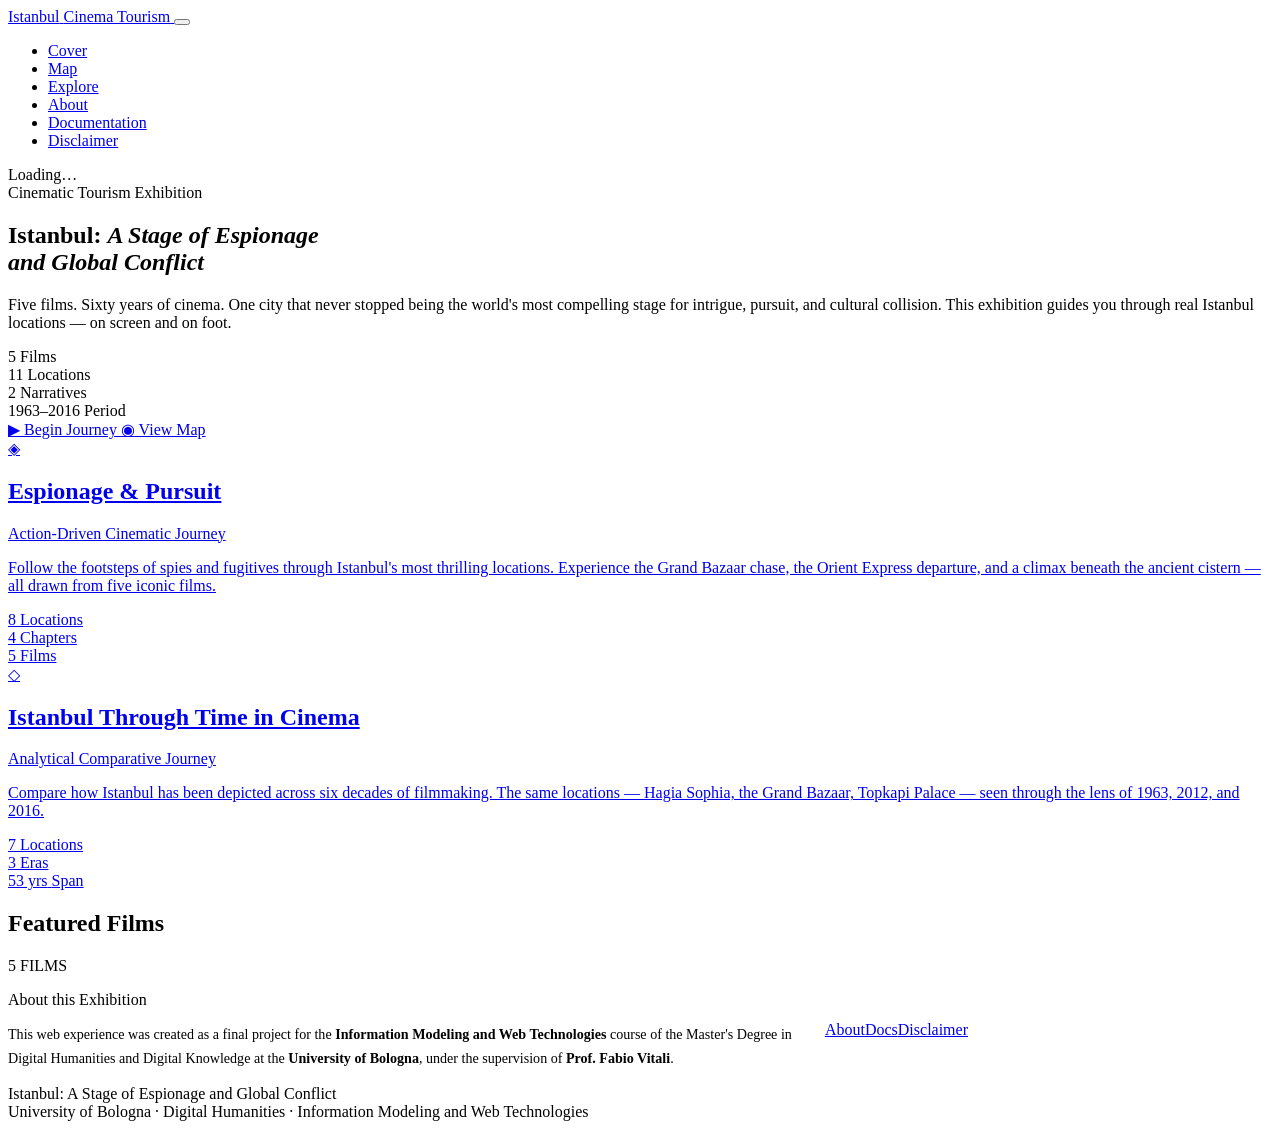
==== index.html @ a2f9fd49 "Add files via upload" ====
<!DOCTYPE html>
<html lang="en">
<head>
  <meta charset="UTF-8">
  <meta name="viewport" content="width=device-width, initial-scale=1.0">
  <title>Istanbul: A Stage of Espionage and Global Conflict</title>
  <meta name="description" content="A cinematic tourism web experience exploring real film locations in Istanbul across five iconic spy and action films.">
  <link rel="stylesheet" href="css/style.css">
</head>
<body>

  <!-- Film grain overlay -->
  <div class="grain-overlay" aria-hidden="true"></div>

  <!-- ── NAVIGATION ──────────────────────────────────────────────────────── -->
  <nav class="main-nav" role="navigation" aria-label="Main navigation">
    <a class="nav-brand" href="index.html" aria-label="Istanbul Cinema Tourism home">
      <span class="nav-brand-title">Istanbul</span>
      <span class="nav-brand-sub">Cinema Tourism</span>
    </a>

    <button class="nav-toggle" id="navToggle" aria-label="Toggle navigation" aria-expanded="false">
      <span></span><span></span><span></span>
    </button>

    <ul class="nav-links" id="navLinks" role="list">
      <li><a class="nav-link active" href="index.html">Cover</a></li>
      <li><a class="nav-link" href="map.html">Map</a></li>
      <li><a class="nav-link" href="explore.html">Explore</a></li>
      <li><a class="nav-link" href="about.html">About</a></li>
      <li><a class="nav-link" href="docs.html">Documentation</a></li>
      <li><a class="nav-link" href="disclaimer.html">Disclaimer</a></li>
    </ul>

    <div class="nav-narrative-badge" id="navNarrativeBadge" aria-live="polite">
      <div class="narrative-dot" id="navNarrativeDot"></div>
      <span class="nav-narrative-name" id="navNarrativeName">Loading…</span>
    </div>
  </nav>

  <!-- ── HERO / COVER ───────────────────────────────────────────────────── -->
  <main>
    <section class="hero" aria-label="Exhibition introduction">
      <div class="hero-bg" aria-hidden="true">
        <div class="hero-bg-gradient"></div>
        <div class="hero-skyline"></div>
      </div>

      <div class="hero-content">
        <div class="hero-eyebrow animate-fadeInUp">
          <div class="hero-eyebrow-line"></div>
          <span class="hero-eyebrow-text">Cinematic Tourism Exhibition</span>
        </div>

        <h1 class="hero-title animate-fadeInUp delay-1">
          Istanbul:
          <em>A Stage of Espionage<br>and Global Conflict</em>
        </h1>

        <p class="hero-subtitle animate-fadeInUp delay-2">
          Five films. Sixty years of cinema. One city that never stopped being the world's most
          compelling stage for intrigue, pursuit, and cultural collision. This exhibition guides
          you through real Istanbul locations — on screen and on foot.
        </p>

        <div class="hero-meta animate-fadeInUp delay-3">
          <div class="hero-meta-item">
            <span class="hero-meta-value">5</span>
            <span class="hero-meta-label">Films</span>
          </div>
          <div class="hero-meta-item">
            <span class="hero-meta-value">11</span>
            <span class="hero-meta-label">Locations</span>
          </div>
          <div class="hero-meta-item">
            <span class="hero-meta-value">2</span>
            <span class="hero-meta-label">Narratives</span>
          </div>
          <div class="hero-meta-item">
            <span class="hero-meta-value">1963–2016</span>
            <span class="hero-meta-label">Period</span>
          </div>
        </div>

        <div class="hero-actions animate-fadeInUp delay-4">
          <a href="explore.html" class="btn btn-primary" id="heroExploreBtn">
            <span class="btn-icon">▶</span>
            Begin Journey
          </a>
          <a href="map.html" class="btn btn-secondary">
            <span class="btn-icon">◉</span>
            View Map
          </a>
        </div>
      </div>
    </section>

    <!-- ── NARRATIVE SELECTION ────────────────────────────────────────────── -->
    <section class="narrative-cards" aria-label="Choose your narrative">
      <a href="explore.html"
         class="narrative-card espionage animate-fadeInUp delay-2"
         data-narrative="espionage"
         id="cardEspionage"
         aria-label="Begin Espionage and Pursuit narrative">
        <span class="narrative-card-icon" aria-hidden="true">◈</span>
        <h2 class="narrative-card-title">Espionage &amp; Pursuit</h2>
        <p class="narrative-card-subtitle">Action-Driven Cinematic Journey</p>
        <p class="narrative-card-desc">
          Follow the footsteps of spies and fugitives through Istanbul's most thrilling
          locations. Experience the Grand Bazaar chase, the Orient Express departure, and
          a climax beneath the ancient cistern — all drawn from five iconic films.
        </p>
        <div class="narrative-card-meta">
          <div class="narrative-card-stat">
            <span class="narrative-card-stat-value">8</span>
            <span class="narrative-card-stat-label">Locations</span>
          </div>
          <div class="narrative-card-stat">
            <span class="narrative-card-stat-value">4</span>
            <span class="narrative-card-stat-label">Chapters</span>
          </div>
          <div class="narrative-card-stat">
            <span class="narrative-card-stat-value">5</span>
            <span class="narrative-card-stat-label">Films</span>
          </div>
        </div>
      </a>

      <a href="explore.html"
         class="narrative-card timeline animate-fadeInUp delay-3"
         data-narrative="timeline"
         id="cardTimeline"
         aria-label="Begin Istanbul Through Time narrative">
        <span class="narrative-card-icon" aria-hidden="true">◇</span>
        <h2 class="narrative-card-title">Istanbul Through Time in Cinema</h2>
        <p class="narrative-card-subtitle">Analytical Comparative Journey</p>
        <p class="narrative-card-desc">
          Compare how Istanbul has been depicted across six decades of filmmaking.
          The same locations — Hagia Sophia, the Grand Bazaar, Topkapi Palace — seen
          through the lens of 1963, 2012, and 2016.
        </p>
        <div class="narrative-card-meta">
          <div class="narrative-card-stat">
            <span class="narrative-card-stat-value">7</span>
            <span class="narrative-card-stat-label">Locations</span>
          </div>
          <div class="narrative-card-stat">
            <span class="narrative-card-stat-value">3</span>
            <span class="narrative-card-stat-label">Eras</span>
          </div>
          <div class="narrative-card-stat">
            <span class="narrative-card-stat-value">53 yrs</span>
            <span class="narrative-card-stat-label">Span</span>
          </div>
        </div>
      </a>
    </section>

    <!-- ── FILMS GRID ─────────────────────────────────────────────────────── -->
    <section class="films-section animate-fadeInUp delay-3" aria-label="Featured films">
      <div class="section-header">
        <h2 class="section-title">Featured Films</h2>
        <div class="section-line" aria-hidden="true"></div>
        <span class="section-count">5 FILMS</span>
      </div>
      <div class="films-grid" id="filmsGrid" role="list">
        <!-- Populated by JS -->
      </div>
    </section>

    <!-- ── ABOUT STRIP ─────────────────────────────────────────────────────── -->
    <section style="max-width:960px;margin:0 auto var(--space-3xl);padding:0 var(--space-xl);">
      <div style="background:var(--bg-card);border:1px solid var(--border);border-radius:8px;padding:var(--space-xl);display:grid;grid-template-columns:1fr auto;gap:var(--space-xl);align-items:center;">
        <div>
          <p class="label" style="color:var(--accent-gold);margin-bottom:var(--space-sm);">About this Exhibition</p>
          <p style="font-size:0.88rem;line-height:1.7;">
            This web experience was created as a final project for the
            <strong>Information Modeling and Web Technologies</strong> course of the
            Master's Degree in Digital Humanities and Digital Knowledge at the
            <strong>University of Bologna</strong>, under the supervision of
            <strong>Prof. Fabio Vitali</strong>.
          </p>
        </div>
        <div style="display:flex;gap:var(--space-sm);flex-shrink:0;flex-wrap:wrap;">
          <a href="about.html" class="btn btn-ghost">About</a>
          <a href="docs.html" class="btn btn-ghost">Docs</a>
          <a href="disclaimer.html" class="btn btn-ghost">Disclaimer</a>
        </div>
      </div>
    </section>
  </main>

  <!-- ── FOOTER ─────────────────────────────────────────────────────────── -->
  <footer class="site-footer" role="contentinfo">
    <div class="footer-brand">Istanbul: A Stage of Espionage and Global Conflict</div>
    <div class="footer-meta">
      University of Bologna · Digital Humanities · Information Modeling and Web Technologies
    </div>
  </footer>

  <!-- Scripts -->
  <script src="js/data.js"></script>
  <script src="js/app.js"></script>
  <script>
    // ── INIT ──────────────────────────────────────────────────────────────────
    document.addEventListener("DOMContentLoaded", () => {

      // Update narrative badge in nav
      function updateNavBadge() {
        const id = App.getNarrative();
        const dot = document.getElementById("navNarrativeDot");
        const name = document.getElementById("navNarrativeName");
        if (id === "espionage") {
          dot.classList.remove("timeline");
          name.textContent = "Espionage & Pursuit";
        } else {
          dot.classList.add("timeline");
          name.textContent = "Through Time";
        }
      }
      updateNavBadge();

      // Mobile nav toggle
      const navToggle = document.getElementById("navToggle");
      const navLinks  = document.getElementById("navLinks");
      navToggle.addEventListener("click", () => {
        const open = navLinks.classList.toggle("open");
        navToggle.setAttribute("aria-expanded", String(open));
      });

      // Narrative card clicks — set narrative then navigate
      document.getElementById("cardEspionage").addEventListener("click", (e) => {
        e.preventDefault();
        App.setNarrative("espionage");
        window.location.href = "explore.html";
      });
      document.getElementById("cardTimeline").addEventListener("click", (e) => {
        e.preventDefault();
        App.setNarrative("timeline");
        window.location.href = "explore.html";
      });

      // Hero explore button — go with current narrative
      document.getElementById("heroExploreBtn").addEventListener("click", (e) => {
        e.preventDefault();
        window.location.href = "explore.html";
      });

      // Populate films grid
      const grid = document.getElementById("filmsGrid");
      APP_DATA.films.forEach(film => {
        const card = document.createElement("article");
        card.className = "film-card";
        card.setAttribute("role", "listitem");
        card.innerHTML = `
          <div class="film-card-year">${film.year}</div>
          <h3 class="film-card-title">${film.title}</h3>
          <div class="film-card-director">Dir. ${film.director}</div>
        `;
        grid.appendChild(card);
      });

    });
  </script>

</body>
</html>
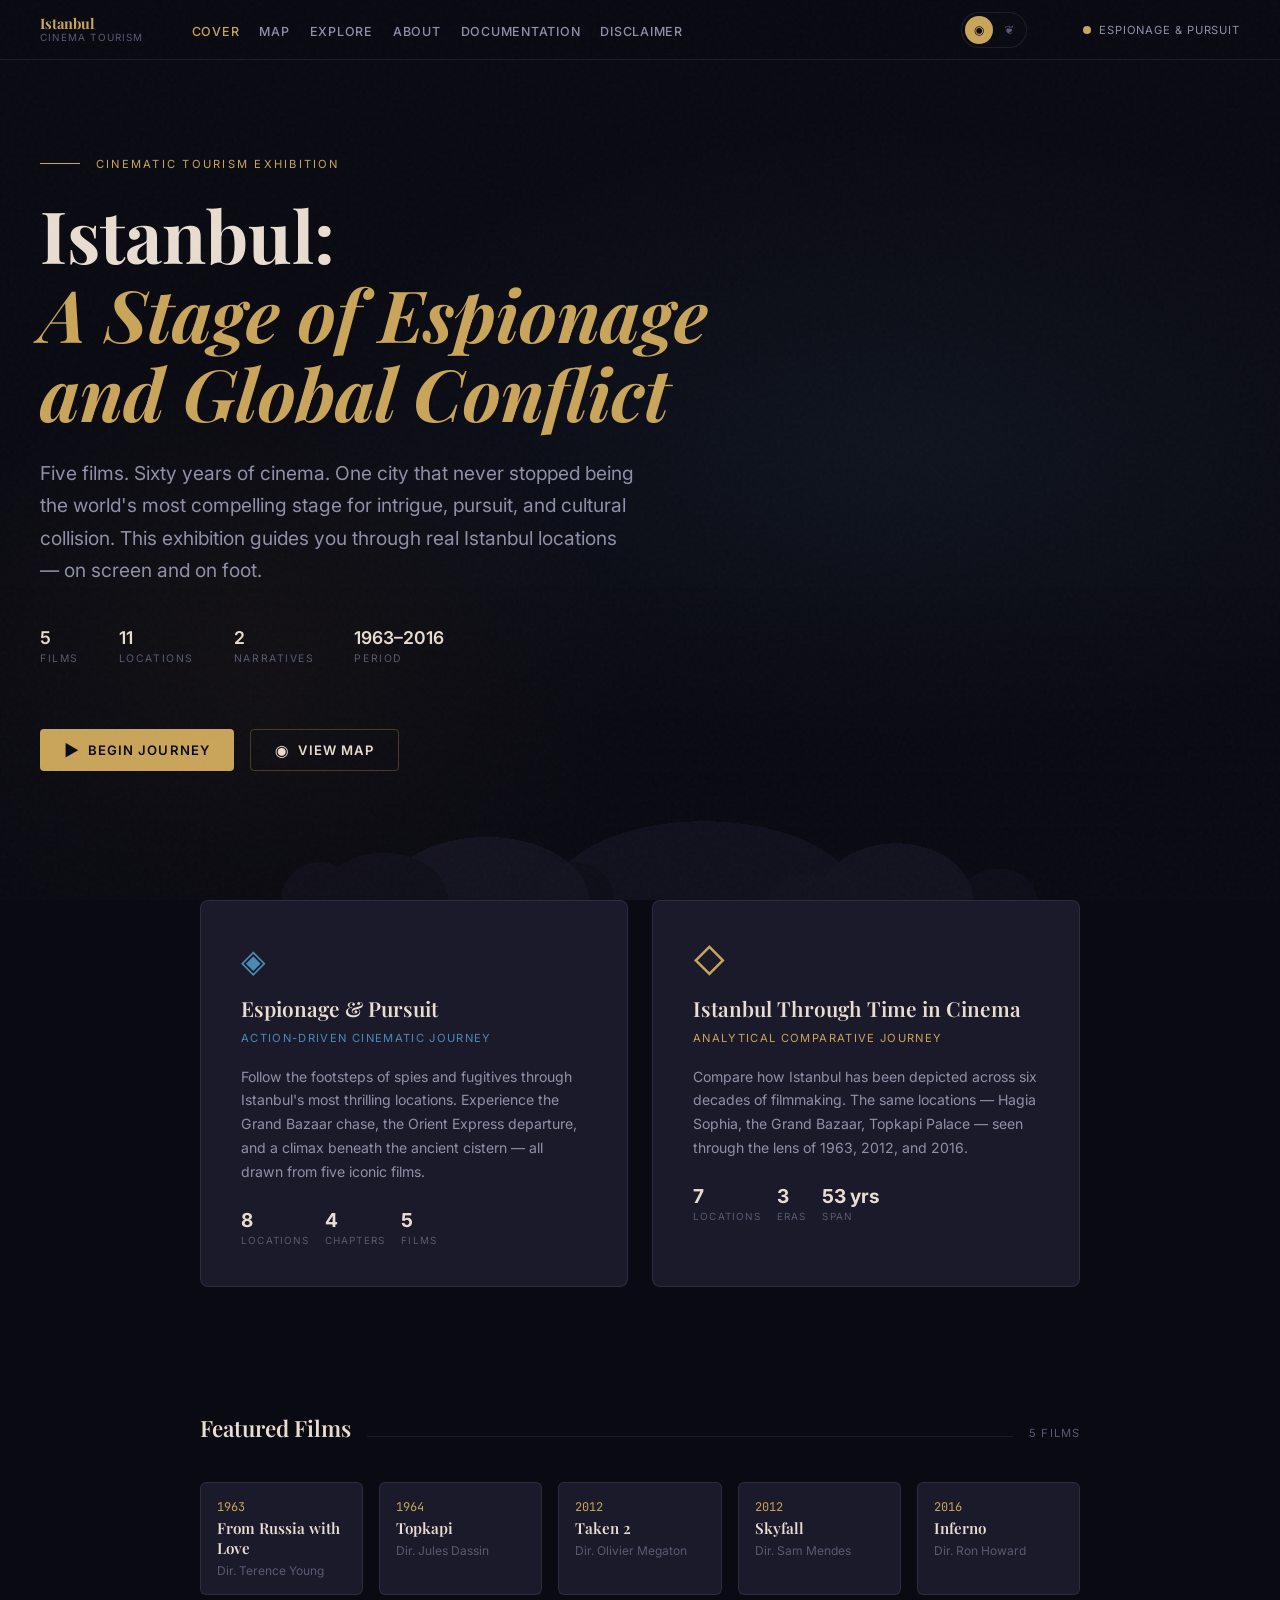
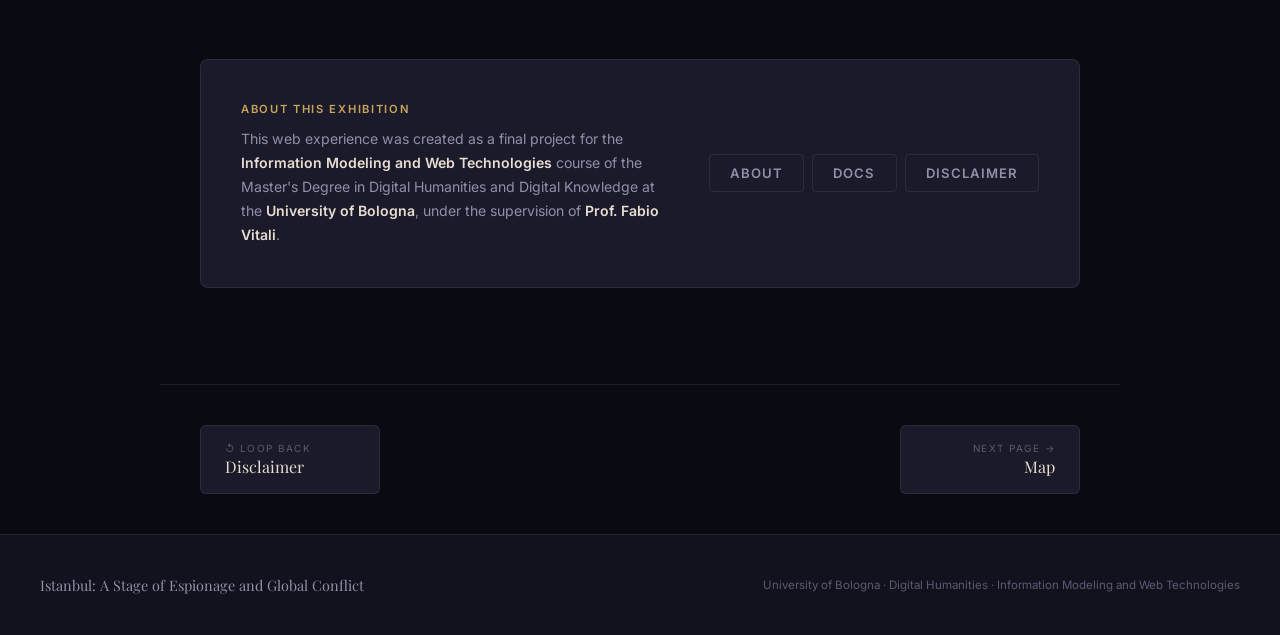
==== commit 4cb6fc15: "adding important things" ====
--- a/index.html
+++ b/index.html
@@ -31,6 +31,11 @@
       <li><a class="nav-link" href="docs.html">Documentation</a></li>
       <li><a class="nav-link" href="disclaimer.html">Disclaimer</a></li>
     </ul>
+
+    <div class="theme-switcher" role="group" aria-label="Select visual theme">
+      <button class="theme-btn" data-theme-choice="cinematic" aria-label="Cinematic theme (XXI century screen)" title="Cinematic — XXI c. screen">◉</button>
+      <button class="theme-btn" data-theme-choice="heritage"  aria-label="Heritage theme (XIX century print)"  title="Heritage — XIX c. print">❦</button>
+    </div>
 
     <div class="nav-narrative-badge" id="navNarrativeBadge" aria-live="polite">
       <div class="narrative-dot" id="navNarrativeDot"></div>
@@ -188,6 +193,18 @@
         </div>
       </div>
     </section>
+
+    <!-- Site-wide prev/next page navigation (PDF p.18) -->
+    <nav class="page-nav" role="navigation" aria-label="Previous and next pages">
+      <a href="disclaimer.html" class="page-nav-btn">
+        <span class="page-nav-btn-label">↺ Loop back</span>
+        <span class="page-nav-btn-title">Disclaimer</span>
+      </a>
+      <a href="map.html" class="page-nav-btn align-end">
+        <span class="page-nav-btn-label">Next Page →</span>
+        <span class="page-nav-btn-title">Map</span>
+      </a>
+    </nav>
   </main>
 
   <!-- ── FOOTER ─────────────────────────────────────────────────────────── -->
@@ -260,6 +277,36 @@
         grid.appendChild(card);
       });
 
+      // Theme switcher wiring (shared pattern across all pages)
+      function syncThemeButtons() {
+        const active = App.getTheme();
+        document.querySelectorAll(".theme-btn").forEach(btn => {
+          const isActive = btn.dataset.themeChoice === active;
+          btn.classList.toggle("active", isActive);
+          btn.setAttribute("aria-pressed", String(isActive));
+        });
+      }
+      document.querySelectorAll(".theme-btn").forEach(btn => {
+        btn.addEventListener("click", () => {
+          App.setTheme(btn.dataset.themeChoice);
+          syncThemeButtons();
+        });
+      });
+      syncThemeButtons();
+
+      // Inject page-specific JSON-LD (Dataset descriptor + CreativeWork for cover)
+      App.injectJSONLD("jsonld-dataset", App.datasetJSONLD());
+      App.injectJSONLD("jsonld-page", {
+        "@context": "https://schema.org",
+        "@type":    "CreativeWork",
+        "name":     "Istanbul: A Stage of Espionage and Global Conflict",
+        "description": "Cover page of the LMML exhibition.",
+        "author":   { "@type": "Person", "name": "Kübra Topçuoğlu" },
+        "datePublished": "2026",
+        "educationalLevel": "Master's Degree",
+        "learningResourceType": "Digital exhibition"
+      });
+
     });
   </script>
 
--- a/css/style.css
+++ b/css/style.css
@@ -0,0 +1,2108 @@
+/* ═══════════════════════════════════════════════════════════════════════════════
+   Istanbul Cinema Tourism — Main Stylesheet
+   Design System: Cinematic Dark Theme with Gold & Steel Blue Accents
+   ═══════════════════════════════════════════════════════════════════════════════ */
+
+/* ─── IMPORTS ─────────────────────────────────────────────────────────────────── */
+/* Cinematic theme: Playfair + Inter + JetBrains Mono
+   Heritage theme: Cormorant Garamond + EB Garamond + Alegreya Sans SC */
+@import url('https://fonts.googleapis.com/css2?family=Playfair+Display:ital,wght@0,400;0,600;0,700;1,400;1,600&family=Inter:wght@300;400;500;600&family=JetBrains+Mono:wght@400;500&family=Cormorant+Garamond:ital,wght@0,400;0,600;0,700;1,400;1,600&family=EB+Garamond:ital,wght@0,400;0,500;1,400&family=Alegreya+Sans+SC:wght@400;500;700&display=swap');
+
+/* ─── DESIGN TOKENS ──────────────────────────────────────────────────────────── */
+:root {
+  /* Colors */
+  --bg-primary:      #0a0a12;
+  --bg-secondary:    #12121e;
+  --bg-card:         #1a1a2a;
+  --bg-card-hover:   #20202e;
+  --bg-overlay:      rgba(10, 10, 18, 0.88);
+
+  --accent-gold:     #c9a55a;
+  --accent-gold-dim: #8a6e3a;
+  --accent-blue:     #4a8bb5;
+  --accent-blue-dim: #2e5a78;
+  --accent-red:      #9a3535;
+
+  --text-primary:    #e8ddd0;
+  --text-secondary:  #9090a8;
+  --text-muted:      #5a5a72;
+  --text-inverse:    #0a0a12;
+
+  --border:          rgba(255,255,255,0.08);
+  --border-accent:   rgba(201,165,90,0.3);
+
+  /* Chapter Colors */
+  --surveillance-color: #4a8bb5;
+  --escape-color:       #9a6a2a;
+  --hideouts-color:     #6a3a7a;
+  --confrontation-color:#9a3535;
+  --c-1960s:            #5a8a5a;
+  --c-2012:             #4a8bb5;
+  --c-2016:             #c9a55a;
+
+  /* Typography */
+  --font-serif:  'Playfair Display', Georgia, serif;
+  --font-sans:   'Inter', system-ui, sans-serif;
+  --font-mono:   'JetBrains Mono', 'Courier New', monospace;
+
+  /* Spacing */
+  --space-xs:  4px;
+  --space-sm:  8px;
+  --space-md:  16px;
+  --space-lg:  24px;
+  --space-xl:  40px;
+  --space-2xl: 64px;
+  --space-3xl: 96px;
+
+  /* Transitions */
+  --transition-fast:   0.15s ease;
+  --transition-normal: 0.3s ease;
+  --transition-slow:   0.5s ease;
+
+  /* Layout */
+  --nav-height: 60px;
+  --sidebar-width: 280px;
+}
+
+/* ─── RESET & BASE ───────────────────────────────────────────────────────────── */
+*, *::before, *::after {
+  box-sizing: border-box;
+  margin: 0;
+  padding: 0;
+}
+
+html {
+  font-size: 16px;
+  scroll-behavior: smooth;
+}
+
+body {
+  font-family: var(--font-sans);
+  background-color: var(--bg-primary);
+  color: var(--text-primary);
+  min-height: 100vh;
+  overflow-x: hidden;
+  -webkit-font-smoothing: antialiased;
+  -moz-osx-font-smoothing: grayscale;
+}
+
+::selection {
+  background: var(--accent-gold);
+  color: var(--text-inverse);
+}
+
+/* ─── SCROLLBAR ──────────────────────────────────────────────────────────────── */
+::-webkit-scrollbar { width: 6px; height: 6px; }
+::-webkit-scrollbar-track { background: var(--bg-secondary); }
+::-webkit-scrollbar-thumb { background: var(--border-accent); border-radius: 3px; }
+::-webkit-scrollbar-thumb:hover { background: var(--accent-gold-dim); }
+
+/* ─── TYPOGRAPHY ─────────────────────────────────────────────────────────────── */
+h1, h2, h3, h4 { font-family: var(--font-serif); font-weight: 600; line-height: 1.2; }
+h1 { font-size: clamp(2rem, 5vw, 3.5rem); }
+h2 { font-size: clamp(1.5rem, 3vw, 2.2rem); }
+h3 { font-size: clamp(1.1rem, 2vw, 1.5rem); }
+h4 { font-size: 1.1rem; }
+
+p { line-height: 1.75; color: var(--text-secondary); }
+a { color: var(--accent-gold); text-decoration: none; transition: color var(--transition-fast); }
+a:hover { color: #e8c880; }
+strong { color: var(--text-primary); font-weight: 600; }
+
+.mono { font-family: var(--font-mono); font-size: 0.8rem; color: var(--text-muted); letter-spacing: 0.05em; }
+.label { font-size: 0.7rem; font-weight: 600; letter-spacing: 0.15em; text-transform: uppercase; color: var(--text-muted); }
+.serif-italic { font-family: var(--font-serif); font-style: italic; }
+
+/* ─── NAVIGATION ─────────────────────────────────────────────────────────────── */
+.main-nav {
+  position: fixed;
+  top: 0; left: 0; right: 0;
+  height: var(--nav-height);
+  background: rgba(10, 10, 18, 0.95);
+  backdrop-filter: blur(12px);
+  border-bottom: 1px solid var(--border);
+  z-index: 1000;
+  display: flex;
+  align-items: center;
+  padding: 0 var(--space-xl);
+  gap: var(--space-xl);
+}
+
+.nav-brand {
+  display: flex;
+  flex-direction: column;
+  gap: 1px;
+  text-decoration: none;
+  flex-shrink: 0;
+}
+.nav-brand-title {
+  font-family: var(--font-serif);
+  font-size: 0.9rem;
+  font-weight: 700;
+  color: var(--accent-gold);
+  line-height: 1;
+}
+.nav-brand-sub {
+  font-size: 0.62rem;
+  letter-spacing: 0.12em;
+  text-transform: uppercase;
+  color: var(--text-muted);
+}
+
+.nav-links {
+  display: flex;
+  align-items: center;
+  gap: var(--space-xs);
+  list-style: none;
+  flex: 1;
+}
+
+.nav-link {
+  font-size: 0.78rem;
+  font-weight: 500;
+  letter-spacing: 0.06em;
+  text-transform: uppercase;
+  color: var(--text-secondary);
+  padding: var(--space-xs) var(--space-sm);
+  border-radius: 4px;
+  transition: all var(--transition-fast);
+  white-space: nowrap;
+}
+.nav-link:hover { color: var(--text-primary); background: var(--bg-card); }
+.nav-link.active { color: var(--accent-gold); }
+
+.nav-narrative-badge {
+  margin-left: auto;
+  display: flex;
+  align-items: center;
+  gap: var(--space-sm);
+  font-size: 0.7rem;
+  color: var(--text-muted);
+}
+.narrative-dot {
+  width: 8px; height: 8px;
+  border-radius: 50%;
+  background: var(--accent-gold);
+  transition: background var(--transition-normal);
+}
+.narrative-dot.timeline { background: var(--accent-blue); }
+.nav-narrative-name {
+  font-size: 0.7rem;
+  letter-spacing: 0.08em;
+  text-transform: uppercase;
+  color: var(--text-secondary);
+}
+
+/* Mobile nav toggle */
+.nav-toggle {
+  display: none;
+  flex-direction: column;
+  gap: 4px;
+  cursor: pointer;
+  padding: var(--space-xs);
+  margin-left: auto;
+}
+.nav-toggle span {
+  display: block;
+  width: 22px; height: 2px;
+  background: var(--text-secondary);
+  transition: all var(--transition-fast);
+}
+
+/* ─── PAGE LAYOUT ─────────────────────────────────────────────────────────────── */
+.page-wrapper {
+  min-height: 100vh;
+  padding-top: var(--nav-height);
+}
+
+.content-page {
+  max-width: 960px;
+  margin: 0 auto;
+  padding: var(--space-3xl) var(--space-xl);
+}
+
+/* ─── FILM GRAIN OVERLAY ─────────────────────────────────────────────────────── */
+.grain-overlay {
+  position: fixed;
+  inset: 0;
+  pointer-events: none;
+  z-index: 9999;
+  opacity: 0.025;
+  background-image: url("data:image/svg+xml,%3Csvg viewBox='0 0 256 256' xmlns='http://www.w3.org/2000/svg'%3E%3Cfilter id='noise'%3E%3CfeTurbulence type='fractalNoise' baseFrequency='0.9' numOctaves='4' stitchTiles='stitch'/%3E%3C/filter%3E%3Crect width='100%25' height='100%25' filter='url(%23noise)'/%3E%3C/svg%3E");
+}
+
+/* ─── HERO / COVER PAGE ──────────────────────────────────────────────────────── */
+.hero {
+  position: relative;
+  min-height: 100vh;
+  display: flex;
+  flex-direction: column;
+  justify-content: center;
+  align-items: flex-start;
+  padding: var(--nav-height) var(--space-xl) var(--space-3xl);
+  overflow: hidden;
+}
+
+.hero-bg {
+  position: absolute;
+  inset: 0;
+  z-index: 0;
+}
+
+/* Layered gradient background simulating a cityscape atmosphere */
+.hero-bg-gradient {
+  position: absolute;
+  inset: 0;
+  background:
+    radial-gradient(ellipse 80% 60% at 70% 50%, rgba(74,139,181,0.08) 0%, transparent 60%),
+    radial-gradient(ellipse 60% 80% at 20% 80%, rgba(201,165,90,0.06) 0%, transparent 50%),
+    linear-gradient(180deg, rgba(10,10,18,0.3) 0%, rgba(10,10,18,0.7) 60%, var(--bg-primary) 100%);
+}
+
+/* Animated silhouette of Istanbul skyline (CSS art) */
+.hero-skyline {
+  position: absolute;
+  bottom: 0; left: 0; right: 0;
+  height: 35vh;
+  background:
+    /* Minarets and domes - simplified CSS cityscape */
+    radial-gradient(ellipse 3% 12% at 25% 100%, var(--bg-secondary) 100%, transparent 100%),
+    radial-gradient(ellipse 5% 15% at 30% 100%, var(--bg-secondary) 100%, transparent 100%),
+    radial-gradient(ellipse 8% 20% at 38% 100%, rgba(26,26,42,0.9) 100%, transparent 100%),
+    radial-gradient(ellipse 3% 12% at 45% 100%, var(--bg-secondary) 100%, transparent 100%),
+    radial-gradient(ellipse 12% 25% at 55% 100%, rgba(26,26,42,0.8) 100%, transparent 100%),
+    radial-gradient(ellipse 3% 8% at 63% 100%, var(--bg-secondary) 100%, transparent 100%),
+    radial-gradient(ellipse 6% 18% at 70% 100%, rgba(26,26,42,0.9) 100%, transparent 100%),
+    radial-gradient(ellipse 3% 10% at 78% 100%, var(--bg-secondary) 100%, transparent 100%),
+    linear-gradient(0deg, var(--bg-primary) 15%, transparent 100%);
+  opacity: 0.6;
+}
+
+.hero-content {
+  position: relative;
+  z-index: 1;
+  max-width: 800px;
+  padding-top: var(--space-2xl);
+}
+
+.hero-eyebrow {
+  display: flex;
+  align-items: center;
+  gap: var(--space-md);
+  margin-bottom: var(--space-lg);
+}
+.hero-eyebrow-line {
+  width: 40px; height: 1px;
+  background: var(--accent-gold);
+}
+.hero-eyebrow-text {
+  font-size: 0.7rem;
+  letter-spacing: 0.2em;
+  text-transform: uppercase;
+  color: var(--accent-gold);
+}
+
+.hero-title {
+  font-size: clamp(2.2rem, 6vw, 4.5rem);
+  font-family: var(--font-serif);
+  font-weight: 700;
+  line-height: 1.1;
+  color: var(--text-primary);
+  margin-bottom: var(--space-lg);
+}
+.hero-title em {
+  font-style: italic;
+  color: var(--accent-gold);
+  display: block;
+}
+
+.hero-subtitle {
+  font-size: clamp(1rem, 2vw, 1.2rem);
+  color: var(--text-secondary);
+  line-height: 1.7;
+  max-width: 600px;
+  margin-bottom: var(--space-xl);
+}
+
+.hero-meta {
+  display: flex;
+  gap: var(--space-xl);
+  margin-bottom: var(--space-2xl);
+  flex-wrap: wrap;
+}
+.hero-meta-item { display: flex; flex-direction: column; gap: 4px; }
+.hero-meta-value { font-size: 1.1rem; font-weight: 600; color: var(--text-primary); }
+.hero-meta-label { font-size: 0.65rem; letter-spacing: 0.15em; text-transform: uppercase; color: var(--text-muted); }
+
+.hero-actions {
+  display: flex;
+  gap: var(--space-md);
+  flex-wrap: wrap;
+}
+
+/* ─── BUTTONS ────────────────────────────────────────────────────────────────── */
+.btn {
+  display: inline-flex;
+  align-items: center;
+  gap: var(--space-sm);
+  padding: 12px 24px;
+  border-radius: 4px;
+  font-family: var(--font-sans);
+  font-size: 0.82rem;
+  font-weight: 600;
+  letter-spacing: 0.08em;
+  text-transform: uppercase;
+  cursor: pointer;
+  border: none;
+  transition: all var(--transition-normal);
+  text-decoration: none;
+  white-space: nowrap;
+}
+
+.btn-primary {
+  background: var(--accent-gold);
+  color: var(--text-inverse);
+}
+.btn-primary:hover {
+  background: #e0bc6e;
+  color: var(--text-inverse);
+  transform: translateY(-1px);
+  box-shadow: 0 8px 24px rgba(201,165,90,0.3);
+}
+
+.btn-secondary {
+  background: transparent;
+  color: var(--text-primary);
+  border: 1px solid var(--border-accent);
+}
+.btn-secondary:hover {
+  background: var(--bg-card);
+  color: var(--accent-gold);
+  border-color: var(--accent-gold);
+  transform: translateY(-1px);
+}
+
+.btn-ghost {
+  background: transparent;
+  color: var(--text-secondary);
+  border: 1px solid var(--border);
+  padding: 10px 20px;
+}
+.btn-ghost:hover {
+  color: var(--text-primary);
+  border-color: var(--text-muted);
+  background: var(--bg-card);
+}
+
+.btn-icon {
+  font-size: 1rem;
+  line-height: 1;
+}
+
+.btn:disabled {
+  opacity: 0.3;
+  cursor: not-allowed;
+  transform: none !important;
+}
+
+/* ─── NARRATIVE CARDS (Cover Page) ──────────────────────────────────────────── */
+.narrative-cards {
+  display: grid;
+  grid-template-columns: 1fr 1fr;
+  gap: var(--space-lg);
+  max-width: 960px;
+  margin: 0 auto var(--space-2xl);
+  padding: 0 var(--space-xl);
+}
+
+.narrative-card {
+  background: var(--bg-card);
+  border: 1px solid var(--border);
+  border-radius: 8px;
+  padding: var(--space-xl);
+  cursor: pointer;
+  transition: all var(--transition-normal);
+  position: relative;
+  overflow: hidden;
+  text-decoration: none;
+  display: block;
+}
+.narrative-card::before {
+  content: '';
+  position: absolute;
+  top: 0; left: 0; right: 0;
+  height: 3px;
+  background: var(--card-accent, var(--accent-gold));
+  transform: scaleX(0);
+  transform-origin: left;
+  transition: transform var(--transition-normal);
+}
+.narrative-card:hover { border-color: var(--border-accent); transform: translateY(-3px); background: var(--bg-card-hover); }
+.narrative-card:hover::before { transform: scaleX(1); }
+
+.narrative-card.espionage { --card-accent: var(--accent-blue); }
+.narrative-card.timeline  { --card-accent: var(--accent-gold); }
+
+.narrative-card-icon {
+  font-size: 2rem;
+  margin-bottom: var(--space-md);
+  display: block;
+  color: var(--card-accent, var(--accent-gold));
+}
+.narrative-card-title {
+  font-family: var(--font-serif);
+  font-size: 1.3rem;
+  color: var(--text-primary);
+  margin-bottom: var(--space-sm);
+}
+.narrative-card-subtitle {
+  font-size: 0.7rem;
+  letter-spacing: 0.12em;
+  text-transform: uppercase;
+  color: var(--card-accent, var(--accent-gold));
+  margin-bottom: var(--space-md);
+}
+.narrative-card-desc {
+  font-size: 0.88rem;
+  color: var(--text-secondary);
+  line-height: 1.7;
+  margin-bottom: var(--space-lg);
+}
+.narrative-card-meta {
+  display: flex;
+  gap: var(--space-md);
+}
+.narrative-card-stat {
+  display: flex;
+  flex-direction: column;
+  gap: 2px;
+}
+.narrative-card-stat-value {
+  font-size: 1.2rem;
+  font-weight: 700;
+  color: var(--text-primary);
+}
+.narrative-card-stat-label {
+  font-size: 0.62rem;
+  letter-spacing: 0.12em;
+  text-transform: uppercase;
+  color: var(--text-muted);
+}
+
+/* ─── FILM GRID (Cover Page) ─────────────────────────────────────────────────── */
+.films-section {
+  padding: var(--space-2xl) var(--space-xl);
+  max-width: 960px;
+  margin: 0 auto;
+}
+
+.section-header {
+  display: flex;
+  align-items: baseline;
+  gap: var(--space-md);
+  margin-bottom: var(--space-xl);
+}
+.section-title {
+  font-family: var(--font-serif);
+  font-size: 1.4rem;
+  color: var(--text-primary);
+}
+.section-line {
+  flex: 1;
+  height: 1px;
+  background: var(--border);
+}
+.section-count {
+  font-size: 0.7rem;
+  letter-spacing: 0.1em;
+  color: var(--text-muted);
+}
+
+.films-grid {
+  display: grid;
+  grid-template-columns: repeat(auto-fill, minmax(160px, 1fr));
+  gap: var(--space-md);
+}
+
+.film-card {
+  background: var(--bg-card);
+  border: 1px solid var(--border);
+  border-radius: 6px;
+  padding: var(--space-md);
+  transition: all var(--transition-normal);
+}
+.film-card:hover { border-color: var(--border-accent); background: var(--bg-card-hover); }
+
+.film-card-year {
+  font-family: var(--font-mono);
+  font-size: 0.75rem;
+  color: var(--accent-gold);
+  margin-bottom: var(--space-xs);
+}
+.film-card-title {
+  font-family: var(--font-serif);
+  font-size: 0.95rem;
+  color: var(--text-primary);
+  margin-bottom: var(--space-xs);
+  line-height: 1.3;
+}
+.film-card-director {
+  font-size: 0.75rem;
+  color: var(--text-muted);
+}
+
+/* ─── CHAPTER BADGE ──────────────────────────────────────────────────────────── */
+.chapter-badge {
+  display: inline-flex;
+  align-items: center;
+  gap: var(--space-xs);
+  padding: 3px 10px;
+  border-radius: 20px;
+  font-size: 0.65rem;
+  font-weight: 600;
+  letter-spacing: 0.12em;
+  text-transform: uppercase;
+}
+.chapter-badge::before {
+  content: '';
+  width: 5px; height: 5px;
+  border-radius: 50%;
+  background: currentColor;
+}
+
+.chapter-surveillance { background: rgba(74,139,181,0.15); color: var(--surveillance-color); border: 1px solid rgba(74,139,181,0.3); }
+.chapter-escape       { background: rgba(154,106,42,0.15); color: var(--escape-color);       border: 1px solid rgba(154,106,42,0.3); }
+.chapter-hideouts     { background: rgba(106,58,122,0.15); color: var(--hideouts-color);     border: 1px solid rgba(106,58,122,0.3); }
+.chapter-confrontation{ background: rgba(154,53,53,0.15);  color: var(--confrontation-color);border: 1px solid rgba(154,53,53,0.3); }
+.chapter-1960s        { background: rgba(90,138,90,0.15);  color: var(--c-1960s);            border: 1px solid rgba(90,138,90,0.3); }
+.chapter-2012         { background: rgba(74,139,181,0.15); color: var(--c-2012);             border: 1px solid rgba(74,139,181,0.3); }
+.chapter-2016         { background: rgba(201,165,90,0.15); color: var(--c-2016);             border: 1px solid rgba(201,165,90,0.3); }
+
+/* ─── EXPLORE PAGE ───────────────────────────────────────────────────────────── */
+.explore-wrapper {
+  position: fixed;
+  inset: 0;
+  padding-top: var(--nav-height);
+  display: flex;
+  flex-direction: column;
+  background: var(--bg-primary);
+}
+
+/* Narrative Toggle Bar */
+.narrative-toggle-bar {
+  display: flex;
+  align-items: center;
+  justify-content: space-between;
+  padding: var(--space-sm) var(--space-xl);
+  background: var(--bg-secondary);
+  border-bottom: 1px solid var(--border);
+  flex-shrink: 0;
+}
+
+.narrative-toggle {
+  display: flex;
+  align-items: center;
+  gap: 2px;
+  background: var(--bg-primary);
+  border: 1px solid var(--border);
+  border-radius: 6px;
+  padding: 3px;
+}
+
+.narrative-toggle-btn {
+  padding: 7px 16px;
+  border-radius: 4px;
+  font-size: 0.72rem;
+  font-weight: 600;
+  letter-spacing: 0.08em;
+  text-transform: uppercase;
+  cursor: pointer;
+  border: none;
+  background: transparent;
+  color: var(--text-muted);
+  transition: all var(--transition-fast);
+  white-space: nowrap;
+}
+.narrative-toggle-btn.active {
+  background: var(--active-color, var(--accent-gold));
+  color: var(--text-inverse);
+}
+.narrative-toggle-btn[data-narrative="espionage"].active { --active-color: var(--accent-blue); }
+.narrative-toggle-btn[data-narrative="timeline"].active  { --active-color: var(--accent-gold); }
+
+.progress-indicator {
+  display: flex;
+  align-items: center;
+  gap: var(--space-sm);
+  font-size: 0.72rem;
+  color: var(--text-muted);
+  font-family: var(--font-mono);
+}
+.progress-bar {
+  width: 120px;
+  height: 3px;
+  background: var(--bg-card);
+  border-radius: 2px;
+  overflow: hidden;
+}
+.progress-fill {
+  height: 100%;
+  background: var(--accent-gold);
+  border-radius: 2px;
+  transition: width var(--transition-normal);
+}
+
+/* Chapter Strip */
+.chapter-strip {
+  display: flex;
+  align-items: center;
+  gap: var(--space-xs);
+  padding: var(--space-xs) var(--space-xl);
+  background: var(--bg-primary);
+  border-bottom: 1px solid var(--border);
+  overflow-x: auto;
+  flex-shrink: 0;
+}
+.chapter-strip-item {
+  font-size: 0.62rem;
+  letter-spacing: 0.12em;
+  text-transform: uppercase;
+  padding: 4px 10px;
+  border-radius: 3px;
+  color: var(--text-muted);
+  cursor: pointer;
+  white-space: nowrap;
+  transition: all var(--transition-fast);
+}
+.chapter-strip-item.active { color: var(--text-primary); background: var(--bg-card); }
+.chapter-strip-sep { color: var(--text-muted); opacity: 0.3; font-size: 0.6rem; }
+
+/* Location Viewer */
+.location-viewer {
+  flex: 1;
+  display: grid;
+  grid-template-columns: 1fr 1fr;
+  overflow: hidden;
+}
+
+/* Left Panel — Visual */
+.location-visual {
+  position: relative;
+  background: var(--bg-secondary);
+  border-right: 1px solid var(--border);
+  display: flex;
+  flex-direction: column;
+  overflow: hidden;
+}
+
+.location-image-placeholder {
+  flex: 1;
+  display: flex;
+  flex-direction: column;
+  align-items: center;
+  justify-content: center;
+  position: relative;
+  overflow: hidden;
+  min-height: 200px;
+}
+
+/* Cinematic placeholder using CSS gradients */
+.location-image-placeholder::before {
+  content: '';
+  position: absolute;
+  inset: 0;
+  background:
+    radial-gradient(ellipse 70% 50% at 50% 40%, var(--location-color, rgba(74,139,181,0.12)) 0%, transparent 70%),
+    linear-gradient(180deg, var(--bg-secondary) 0%, var(--bg-primary) 100%);
+}
+
+.location-image-placeholder::after {
+  content: attr(data-location);
+  position: absolute;
+  bottom: 0; left: 0; right: 0;
+  padding: var(--space-lg);
+  font-family: var(--font-serif);
+  font-size: clamp(1.8rem, 4vw, 3rem);
+  font-weight: 700;
+  color: var(--text-primary);
+  opacity: 0.06;
+  letter-spacing: 0.02em;
+  text-align: center;
+  line-height: 1.1;
+}
+
+.location-image-icon {
+  position: relative;
+  z-index: 1;
+  font-size: 3.5rem;
+  opacity: 0.2;
+  filter: blur(0.5px);
+}
+
+.location-film-tag {
+  position: absolute;
+  top: var(--space-md);
+  left: var(--space-md);
+  background: rgba(10,10,18,0.8);
+  backdrop-filter: blur(8px);
+  border: 1px solid var(--border-accent);
+  border-radius: 4px;
+  padding: 4px 10px;
+  font-size: 0.68rem;
+  font-weight: 600;
+  letter-spacing: 0.1em;
+  color: var(--accent-gold);
+  z-index: 2;
+}
+
+.location-coords {
+  position: absolute;
+  bottom: var(--space-md);
+  right: var(--space-md);
+  background: rgba(10,10,18,0.7);
+  padding: 4px 8px;
+  border-radius: 3px;
+  font-family: var(--font-mono);
+  font-size: 0.65rem;
+  color: var(--text-muted);
+  z-index: 2;
+}
+
+/* Location Info Panel (bottom of left) */
+.location-info-panel {
+  padding: var(--space-lg);
+  border-top: 1px solid var(--border);
+  background: var(--bg-secondary);
+}
+
+.location-name-large {
+  font-family: var(--font-serif);
+  font-size: clamp(1.2rem, 2.5vw, 1.8rem);
+  color: var(--text-primary);
+  margin-bottom: var(--space-sm);
+  line-height: 1.2;
+}
+
+.location-scene {
+  font-size: 0.78rem;
+  color: var(--text-muted);
+  letter-spacing: 0.05em;
+  margin-bottom: var(--space-sm);
+}
+.location-scene strong {
+  color: var(--text-secondary);
+}
+
+.location-chapter-row {
+  display: flex;
+  align-items: center;
+  gap: var(--space-sm);
+  flex-wrap: wrap;
+}
+
+/* Right Panel — Narrative */
+.location-narrative {
+  display: flex;
+  flex-direction: column;
+  overflow: hidden;
+  background: var(--bg-primary);
+}
+
+.narrative-content {
+  flex: 1;
+  overflow-y: auto;
+  padding: var(--space-xl) var(--space-xl) var(--space-lg);
+}
+
+.narrative-quote {
+  font-family: var(--font-serif);
+  font-style: italic;
+  font-size: clamp(1rem, 2vw, 1.25rem);
+  color: var(--accent-gold);
+  line-height: 1.5;
+  padding-left: var(--space-md);
+  border-left: 3px solid var(--accent-gold);
+  margin-bottom: var(--space-xl);
+  opacity: 0.9;
+}
+.narrative-quote.timeline { color: var(--accent-blue); border-left-color: var(--accent-blue); }
+
+.narrative-body {
+  font-size: 0.9rem;
+  line-height: 1.85;
+  color: var(--text-secondary);
+  margin-bottom: var(--space-xl);
+}
+
+.narrative-note-block {
+  background: var(--bg-card);
+  border: 1px solid var(--border);
+  border-left: 3px solid var(--accent-gold-dim);
+  border-radius: 0 6px 6px 0;
+  padding: var(--space-md) var(--space-lg);
+}
+.narrative-note-block.timeline { border-left-color: var(--accent-blue-dim); }
+
+.narrative-note-label {
+  font-size: 0.62rem;
+  letter-spacing: 0.15em;
+  text-transform: uppercase;
+  color: var(--accent-gold-dim);
+  margin-bottom: var(--space-xs);
+  font-weight: 600;
+}
+.narrative-note-block.timeline .narrative-note-label { color: var(--accent-blue-dim); }
+
+.narrative-note-text {
+  font-size: 0.82rem;
+  color: var(--text-muted);
+  line-height: 1.7;
+}
+
+/* Navigation Controls (bottom of right panel) */
+.explore-controls {
+  display: flex;
+  align-items: center;
+  justify-content: space-between;
+  padding: var(--space-md) var(--space-xl);
+  border-top: 1px solid var(--border);
+  background: var(--bg-secondary);
+  flex-shrink: 0;
+}
+
+.explore-nav-btn {
+  display: flex;
+  align-items: center;
+  gap: var(--space-sm);
+  padding: 10px 20px;
+  border-radius: 4px;
+  font-size: 0.78rem;
+  font-weight: 600;
+  letter-spacing: 0.06em;
+  text-transform: uppercase;
+  cursor: pointer;
+  border: 1px solid var(--border);
+  background: var(--bg-card);
+  color: var(--text-secondary);
+  transition: all var(--transition-fast);
+}
+.explore-nav-btn:hover:not(:disabled) {
+  color: var(--text-primary);
+  border-color: var(--border-accent);
+  background: var(--bg-card-hover);
+}
+.explore-nav-btn:disabled { opacity: 0.2; cursor: not-allowed; }
+
+.explore-nav-btn .arrow { font-size: 1rem; }
+
+.location-counter {
+  text-align: center;
+}
+.location-counter-fraction {
+  font-family: var(--font-mono);
+  font-size: 1.2rem;
+  color: var(--text-primary);
+}
+.location-counter-label {
+  font-size: 0.65rem;
+  letter-spacing: 0.12em;
+  text-transform: uppercase;
+  color: var(--text-muted);
+  margin-top: 2px;
+}
+
+/* Dot navigation */
+.location-dots {
+  display: flex;
+  gap: 6px;
+  align-items: center;
+}
+.location-dot {
+  width: 6px; height: 6px;
+  border-radius: 50%;
+  background: var(--border);
+  cursor: pointer;
+  transition: all var(--transition-fast);
+}
+.location-dot.active {
+  background: var(--accent-gold);
+  transform: scale(1.4);
+}
+.location-dot:hover { background: var(--text-muted); }
+
+/* ─── MAP PAGE ───────────────────────────────────────────────────────────────── */
+.map-wrapper {
+  position: fixed;
+  inset: 0;
+  padding-top: var(--nav-height);
+  display: flex;
+}
+
+.map-sidebar {
+  width: var(--sidebar-width);
+  display: flex;
+  flex-direction: column;
+  background: var(--bg-secondary);
+  border-right: 1px solid var(--border);
+  z-index: 10;
+  overflow: hidden;
+}
+
+.map-sidebar-header {
+  padding: var(--space-md) var(--space-lg);
+  border-bottom: 1px solid var(--border);
+  flex-shrink: 0;
+}
+.map-sidebar-title {
+  font-family: var(--font-serif);
+  font-size: 1rem;
+  color: var(--text-primary);
+  margin-bottom: var(--space-xs);
+}
+
+/* Narrative filter pills */
+.map-filter-pills {
+  display: flex;
+  gap: var(--space-xs);
+  flex-wrap: wrap;
+}
+.map-filter-pill {
+  padding: 3px 10px;
+  border-radius: 20px;
+  font-size: 0.62rem;
+  font-weight: 600;
+  letter-spacing: 0.1em;
+  text-transform: uppercase;
+  cursor: pointer;
+  border: 1px solid var(--border);
+  background: transparent;
+  color: var(--text-muted);
+  transition: all var(--transition-fast);
+}
+.map-filter-pill:hover { color: var(--text-primary); border-color: var(--text-muted); }
+.map-filter-pill.active-espionage { background: rgba(74,139,181,0.2); color: var(--accent-blue); border-color: var(--accent-blue); }
+.map-filter-pill.active-timeline  { background: rgba(201,165,90,0.2);  color: var(--accent-gold); border-color: var(--accent-gold); }
+.map-filter-pill.active-all       { background: var(--bg-card); color: var(--text-primary); border-color: var(--border-accent); }
+
+.map-location-list {
+  flex: 1;
+  overflow-y: auto;
+  padding: var(--space-sm);
+}
+
+.map-location-item {
+  padding: var(--space-sm) var(--space-md);
+  border-radius: 6px;
+  cursor: pointer;
+  transition: all var(--transition-fast);
+  margin-bottom: 2px;
+  border: 1px solid transparent;
+}
+.map-location-item:hover { background: var(--bg-card); border-color: var(--border); }
+.map-location-item.active { background: var(--bg-card); border-color: var(--border-accent); }
+
+.map-location-name { font-size: 0.85rem; color: var(--text-primary); margin-bottom: 2px; }
+.map-location-films { font-size: 0.7rem; color: var(--text-muted); }
+
+.map-location-detail {
+  padding: var(--space-lg);
+  background: var(--bg-primary);
+  border-top: 1px solid var(--border);
+  max-height: 280px;
+  overflow-y: auto;
+  flex-shrink: 0;
+}
+.map-location-detail.hidden { display: none; }
+.map-detail-name {
+  font-family: var(--font-serif);
+  font-size: 1.1rem;
+  color: var(--text-primary);
+  margin-bottom: var(--space-xs);
+}
+.map-detail-film { font-size: 0.75rem; color: var(--accent-gold); margin-bottom: var(--space-sm); }
+.map-detail-desc { font-size: 0.8rem; line-height: 1.7; color: var(--text-secondary); margin-bottom: var(--space-md); }
+.map-detail-link {
+  display: inline-flex;
+  align-items: center;
+  gap: var(--space-xs);
+  font-size: 0.72rem;
+  font-weight: 600;
+  letter-spacing: 0.08em;
+  text-transform: uppercase;
+  color: var(--accent-gold);
+  transition: color var(--transition-fast);
+}
+.map-detail-link:hover { color: #e8c880; }
+
+.map-container {
+  flex: 1;
+  position: relative;
+  overflow: hidden;
+}
+#map {
+  position: absolute;
+  inset: 0;
+  width: 100%;
+  height: 100%;
+}
+
+/* Leaflet overrides */
+.leaflet-popup-content-wrapper {
+  background: var(--bg-card) !important;
+  border: 1px solid var(--border-accent) !important;
+  border-radius: 6px !important;
+  box-shadow: 0 8px 32px rgba(0,0,0,0.6) !important;
+}
+.leaflet-popup-tip { background: var(--bg-card) !important; }
+.leaflet-popup-content { margin: var(--space-md) !important; }
+.leaflet-popup-close-button { color: var(--text-muted) !important; }
+.leaflet-popup-close-button:hover { color: var(--text-primary) !important; }
+
+.popup-location-name { font-family: var(--font-serif); font-size: 1rem; color: var(--text-primary); margin-bottom: 4px; }
+.popup-film-tag { font-size: 0.7rem; color: var(--accent-gold); margin-bottom: var(--space-sm); letter-spacing: 0.05em; }
+.popup-desc { font-size: 0.78rem; color: var(--text-secondary); line-height: 1.6; max-width: 240px; }
+.popup-narrative-tags { display: flex; gap: 4px; margin-top: var(--space-sm); flex-wrap: wrap; }
+.popup-tag {
+  padding: 2px 8px;
+  border-radius: 3px;
+  font-size: 0.62rem;
+  letter-spacing: 0.08em;
+  font-weight: 600;
+}
+.popup-tag.espionage { background: rgba(74,139,181,0.2); color: var(--accent-blue); }
+.popup-tag.timeline  { background: rgba(201,165,90,0.2);  color: var(--accent-gold); }
+
+/* Custom Leaflet Markers */
+.custom-marker {
+  width: 32px; height: 32px;
+  border-radius: 50% 50% 50% 0;
+  transform: rotate(-45deg);
+  display: flex;
+  align-items: center;
+  justify-content: center;
+  border: 2px solid rgba(255,255,255,0.2);
+  box-shadow: 0 4px 12px rgba(0,0,0,0.5);
+  transition: transform 0.2s ease;
+}
+.custom-marker.espionage { background: var(--accent-blue); }
+.custom-marker.timeline  { background: var(--accent-gold); }
+.custom-marker.both      { background: linear-gradient(135deg, var(--accent-blue) 50%, var(--accent-gold) 50%); }
+.custom-marker:hover     { transform: rotate(-45deg) scale(1.2); }
+.custom-marker-inner {
+  transform: rotate(45deg);
+  font-size: 0.7rem;
+  color: white;
+}
+
+/* ─── CONTENT PAGES (About, Docs, Disclaimer) ────────────────────────────────── */
+.text-page {
+  padding-top: var(--nav-height);
+  min-height: 100vh;
+}
+
+.text-page-header {
+  padding: var(--space-3xl) var(--space-xl) var(--space-2xl);
+  max-width: 960px;
+  margin: 0 auto;
+  border-bottom: 1px solid var(--border);
+}
+
+.text-page-eyebrow {
+  font-size: 0.68rem;
+  letter-spacing: 0.2em;
+  text-transform: uppercase;
+  color: var(--accent-gold);
+  margin-bottom: var(--space-sm);
+}
+.text-page-title {
+  font-family: var(--font-serif);
+  font-size: clamp(1.8rem, 4vw, 3rem);
+  color: var(--text-primary);
+  margin-bottom: var(--space-md);
+}
+.text-page-intro {
+  font-size: 1rem;
+  color: var(--text-secondary);
+  line-height: 1.75;
+  max-width: 680px;
+}
+
+.text-page-body {
+  max-width: 960px;
+  margin: 0 auto;
+  padding: var(--space-2xl) var(--space-xl);
+}
+
+/* Sections */
+.doc-section {
+  margin-bottom: var(--space-3xl);
+  padding-bottom: var(--space-2xl);
+  border-bottom: 1px solid var(--border);
+}
+.doc-section:last-child { border-bottom: none; }
+
+.doc-section-number {
+  font-family: var(--font-mono);
+  font-size: 0.68rem;
+  color: var(--accent-gold-dim);
+  letter-spacing: 0.15em;
+  margin-bottom: var(--space-xs);
+}
+.doc-section-title {
+  font-family: var(--font-serif);
+  font-size: 1.5rem;
+  color: var(--text-primary);
+  margin-bottom: var(--space-lg);
+}
+.doc-section-body p {
+  font-size: 0.9rem;
+  color: var(--text-secondary);
+  line-height: 1.8;
+  margin-bottom: var(--space-md);
+}
+.doc-section-body p:last-child { margin-bottom: 0; }
+
+/* Two-column doc grid */
+.doc-grid {
+  display: grid;
+  grid-template-columns: 1fr 1fr;
+  gap: var(--space-lg);
+  margin-top: var(--space-lg);
+}
+.doc-grid-item {
+  background: var(--bg-card);
+  border: 1px solid var(--border);
+  border-radius: 6px;
+  padding: var(--space-lg);
+}
+.doc-grid-item-title {
+  font-size: 0.75rem;
+  font-weight: 600;
+  letter-spacing: 0.1em;
+  text-transform: uppercase;
+  color: var(--accent-gold);
+  margin-bottom: var(--space-sm);
+}
+.doc-grid-item-body {
+  font-size: 0.85rem;
+  color: var(--text-secondary);
+  line-height: 1.7;
+}
+
+/* Color swatches */
+.color-swatches {
+  display: flex;
+  gap: var(--space-sm);
+  flex-wrap: wrap;
+  margin-top: var(--space-md);
+}
+.color-swatch {
+  display: flex;
+  flex-direction: column;
+  align-items: center;
+  gap: var(--space-xs);
+}
+.color-swatch-box {
+  width: 48px; height: 48px;
+  border-radius: 6px;
+  border: 1px solid var(--border);
+}
+.color-swatch-name { font-size: 0.6rem; color: var(--text-muted); text-align: center; }
+
+/* Timeline list */
+.timeline-list {
+  list-style: none;
+  position: relative;
+  padding-left: var(--space-xl);
+}
+.timeline-list::before {
+  content: '';
+  position: absolute;
+  left: 7px; top: 6px; bottom: 6px;
+  width: 1px;
+  background: var(--border);
+}
+.timeline-list li {
+  position: relative;
+  margin-bottom: var(--space-lg);
+  font-size: 0.88rem;
+  color: var(--text-secondary);
+  line-height: 1.7;
+}
+.timeline-list li::before {
+  content: '';
+  position: absolute;
+  left: -22px; top: 6px;
+  width: 8px; height: 8px;
+  border-radius: 50%;
+  background: var(--accent-gold);
+  border: 2px solid var(--bg-primary);
+}
+.timeline-list li strong { color: var(--text-primary); }
+
+/* About team cards */
+.team-grid {
+  display: grid;
+  grid-template-columns: repeat(auto-fill, minmax(240px, 1fr));
+  gap: var(--space-md);
+  margin-top: var(--space-lg);
+}
+.team-card {
+  background: var(--bg-card);
+  border: 1px solid var(--border);
+  border-radius: 8px;
+  padding: var(--space-lg);
+}
+.team-card-avatar {
+  width: 48px; height: 48px;
+  border-radius: 50%;
+  background: var(--bg-secondary);
+  border: 2px solid var(--border-accent);
+  display: flex;
+  align-items: center;
+  justify-content: center;
+  font-size: 1.2rem;
+  margin-bottom: var(--space-md);
+}
+.team-card-name { font-family: var(--font-serif); font-size: 1rem; color: var(--text-primary); margin-bottom: 2px; }
+.team-card-role { font-size: 0.75rem; color: var(--accent-gold); margin-bottom: var(--space-sm); }
+.team-card-info { font-size: 0.8rem; color: var(--text-muted); line-height: 1.6; }
+
+/* Disclaimer box */
+.disclaimer-box {
+  background: var(--bg-card);
+  border: 1px solid var(--border-accent);
+  border-radius: 8px;
+  padding: var(--space-xl);
+  margin: var(--space-xl) 0;
+  position: relative;
+}
+.disclaimer-box::before {
+  content: '"';
+  position: absolute;
+  top: -20px; left: var(--space-xl);
+  font-family: var(--font-serif);
+  font-size: 5rem;
+  color: var(--accent-gold);
+  opacity: 0.2;
+  line-height: 1;
+}
+.disclaimer-text {
+  font-size: 0.9rem;
+  line-height: 1.85;
+  color: var(--text-secondary);
+  font-style: italic;
+}
+
+.copyright-links {
+  display: flex;
+  gap: var(--space-lg);
+  flex-wrap: wrap;
+  margin-top: var(--space-xl);
+  padding-top: var(--space-xl);
+  border-top: 1px solid var(--border);
+}
+.copyright-link {
+  font-size: 0.78rem;
+  color: var(--text-muted);
+  transition: color var(--transition-fast);
+}
+.copyright-link:hover { color: var(--accent-gold); }
+
+/* ─── SOURCE LIST (Disclaimer) ──────────────────────────────────────────────── */
+.source-list {
+  list-style: none;
+  margin: var(--space-lg) 0;
+  padding: 0;
+}
+.source-list li {
+  position: relative;
+  padding: var(--space-md) 0 var(--space-md) var(--space-lg);
+  border-bottom: 1px solid var(--border);
+  font-size: 0.88rem;
+  color: var(--text-secondary);
+  line-height: 1.6;
+}
+.source-list li:last-child { border-bottom: none; }
+.source-list li::before {
+  content: '→';
+  position: absolute;
+  left: 0; top: var(--space-md);
+  color: var(--accent-gold);
+  font-family: var(--font-mono);
+}
+.source-list li strong { color: var(--text-primary); display: inline; }
+.source-list li a {
+  display: inline-block;
+  margin-left: 0.5em;
+  font-size: 0.82rem;
+}
+
+/* ─── FOOTER ─────────────────────────────────────────────────────────────────── */
+.site-footer {
+  background: var(--bg-secondary);
+  border-top: 1px solid var(--border);
+  padding: var(--space-xl);
+  display: flex;
+  align-items: center;
+  justify-content: space-between;
+  flex-wrap: wrap;
+  gap: var(--space-md);
+}
+.footer-brand { font-family: var(--font-serif); font-size: 0.9rem; color: var(--text-secondary); }
+.footer-meta { font-size: 0.72rem; color: var(--text-muted); }
+
+/* ─── ANIMATIONS ─────────────────────────────────────────────────────────────── */
+@keyframes fadeInUp {
+  from { opacity: 0; transform: translateY(20px); }
+  to   { opacity: 1; transform: translateY(0); }
+}
+@keyframes fadeIn {
+  from { opacity: 0; }
+  to   { opacity: 1; }
+}
+
+.animate-fadeInUp { animation: fadeInUp 0.6s ease both; }
+.animate-fadeIn   { animation: fadeIn 0.4s ease both; }
+
+.delay-1 { animation-delay: 0.1s; }
+.delay-2 { animation-delay: 0.2s; }
+.delay-3 { animation-delay: 0.3s; }
+.delay-4 { animation-delay: 0.4s; }
+.delay-5 { animation-delay: 0.5s; }
+
+/* ─── TRANSITIONS FOR LOCATION SWITCHING ─────────────────────────────────────── */
+.location-transition-out { animation: fadeIn 0.2s ease reverse; }
+.location-transition-in  { animation: fadeInUp 0.35s ease both; }
+
+/* ─── RESPONSIVE ──────────────────────────────────────────────────────────────── */
+@media (max-width: 900px) {
+  :root { --sidebar-width: 240px; }
+
+  .location-viewer {
+    grid-template-columns: 1fr;
+    grid-template-rows: 1fr 1fr;
+  }
+  .location-visual { border-right: none; border-bottom: 1px solid var(--border); }
+
+  .narrative-cards { grid-template-columns: 1fr; }
+
+  .doc-grid { grid-template-columns: 1fr; }
+}
+
+@media (max-width: 640px) {
+  :root { --nav-height: 56px; }
+
+  .main-nav { padding: 0 var(--space-md); gap: var(--space-md); }
+  .nav-links { display: none; }
+  .nav-links.open {
+    display: flex;
+    flex-direction: column;
+    position: fixed;
+    top: var(--nav-height);
+    left: 0; right: 0;
+    background: var(--bg-secondary);
+    border-bottom: 1px solid var(--border);
+    padding: var(--space-md);
+    gap: var(--space-xs);
+  }
+  .nav-toggle { display: flex; }
+
+  .map-wrapper { flex-direction: column; }
+  .map-sidebar {
+    width: 100%;
+    height: 200px;
+    border-right: none;
+    border-bottom: 1px solid var(--border);
+    flex-direction: row;
+  }
+  .map-location-list { display: flex; gap: var(--space-sm); overflow-x: auto; overflow-y: hidden; padding: var(--space-sm); }
+  .map-location-item { min-width: 140px; }
+  .map-location-detail { min-width: 200px; }
+
+  .narrative-toggle-bar { padding: var(--space-xs) var(--space-md); }
+  .explore-controls { padding: var(--space-sm) var(--space-md); }
+  .narrative-content { padding: var(--space-md); }
+
+  .content-page { padding: var(--space-xl) var(--space-md); }
+  .text-page-header { padding: var(--space-2xl) var(--space-md) var(--space-xl); }
+  .text-page-body { padding: var(--space-xl) var(--space-md); }
+}
+
+/* ─── PRINT ───────────────────────────────────────────────────────────────────── */
+@media print {
+  .main-nav, .grain-overlay, .explore-controls, .narrative-toggle-bar { display: none; }
+  body { background: white; color: black; }
+}
+
+/* ═══════════════════════════════════════════════════════════════════════════════
+   TEXT VARIANT + MODE SWITCHES (PDF p.15 — Tell me more/less, Simple/Difficult, Play/Details)
+   Shared between themes; appears in the explore page toolbar.
+   ═══════════════════════════════════════════════════════════════════════════════ */
+.variant-toolbar {
+  display: flex;
+  align-items: center;
+  justify-content: space-between;
+  flex-wrap: wrap;
+  gap: var(--space-md);
+  padding: var(--space-sm) var(--space-xl);
+  background: var(--bg-secondary);
+  border-bottom: 1px solid var(--border);
+  flex-shrink: 0;
+}
+.variant-group {
+  display: flex;
+  align-items: center;
+  gap: var(--space-sm);
+  flex-wrap: wrap;
+}
+.variant-group-label {
+  font-size: 0.6rem;
+  font-weight: 600;
+  letter-spacing: 0.15em;
+  text-transform: uppercase;
+  color: var(--text-muted);
+  margin-right: var(--space-xs);
+}
+.variant-btn {
+  padding: 6px 11px;
+  border-radius: 4px;
+  font-size: 0.7rem;
+  font-weight: 500;
+  letter-spacing: 0.04em;
+  cursor: pointer;
+  border: 1px solid var(--border);
+  background: var(--bg-card);
+  color: var(--text-secondary);
+  transition: all var(--transition-fast);
+  white-space: nowrap;
+  font-family: var(--font-sans);
+}
+.variant-btn:hover:not(:disabled) {
+  color: var(--text-primary);
+  border-color: var(--border-accent);
+  background: var(--bg-card-hover);
+}
+.variant-btn:disabled { opacity: 0.35; cursor: not-allowed; }
+.variant-btn.active {
+  background: var(--accent-gold);
+  color: var(--text-inverse);
+  border-color: var(--accent-gold);
+}
+.variant-indicator {
+  font-family: var(--font-mono);
+  font-size: 0.68rem;
+  color: var(--text-muted);
+  padding: 0 var(--space-sm);
+}
+
+/* ─── QR CODE + CAMERA PANEL (Details mode) ────────────────────────────────── */
+.details-panel {
+  padding: var(--space-lg) var(--space-xl);
+  background: var(--bg-secondary);
+  border-top: 1px solid var(--border);
+}
+.details-panel.hidden { display: none; }
+.details-grid {
+  display: grid;
+  grid-template-columns: auto 1fr;
+  gap: var(--space-xl);
+  align-items: start;
+}
+.details-qr {
+  display: flex;
+  flex-direction: column;
+  align-items: center;
+  gap: var(--space-sm);
+}
+.details-qr-box {
+  width: 120px; height: 120px;
+  background: #e8ddd0;
+  padding: 4px;
+  border-radius: 4px;
+}
+.details-qr-label {
+  font-size: 0.6rem;
+  letter-spacing: 0.12em;
+  text-transform: uppercase;
+  color: var(--text-muted);
+  text-align: center;
+}
+.camera-specs {
+  display: grid;
+  grid-template-columns: repeat(2, 1fr);
+  gap: var(--space-sm) var(--space-lg);
+}
+.camera-spec {
+  display: flex;
+  flex-direction: column;
+  gap: 2px;
+}
+.camera-spec-label {
+  font-size: 0.62rem;
+  letter-spacing: 0.12em;
+  text-transform: uppercase;
+  color: var(--text-muted);
+  font-weight: 600;
+}
+.camera-spec-value {
+  font-size: 0.8rem;
+  color: var(--text-primary);
+  line-height: 1.5;
+}
+.camera-spec-note {
+  grid-column: 1 / -1;
+  font-size: 0.78rem;
+  color: var(--text-secondary);
+  line-height: 1.7;
+  margin-top: var(--space-sm);
+  padding-top: var(--space-sm);
+  border-top: 1px solid var(--border);
+  font-style: italic;
+}
+
+/* ─── CHAPTER INTRO BANNER ─────────────────────────────────────────────────── */
+.chapter-intro-banner {
+  padding: var(--space-md) var(--space-xl);
+  background: var(--bg-card);
+  border-bottom: 1px solid var(--border-accent);
+  border-left: 3px solid var(--accent-gold);
+  font-family: var(--font-serif);
+  font-style: italic;
+  font-size: 0.9rem;
+  line-height: 1.7;
+  color: var(--text-secondary);
+}
+.chapter-intro-banner.hidden { display: none; }
+.chapter-intro-banner strong {
+  font-style: normal;
+  color: var(--accent-gold);
+  letter-spacing: 0.08em;
+  text-transform: uppercase;
+  font-size: 0.72rem;
+  margin-right: var(--space-sm);
+}
+
+/* ═══════════════════════════════════════════════════════════════════════════════
+   THEME SWITCHER UI (appears in nav on every page)
+   ═══════════════════════════════════════════════════════════════════════════════ */
+.theme-switcher {
+  display: flex;
+  align-items: center;
+  gap: 2px;
+  padding: 3px;
+  background: var(--bg-primary);
+  border: 1px solid var(--border);
+  border-radius: 20px;
+  margin-right: var(--space-md);
+}
+.theme-btn {
+  width: 28px; height: 28px;
+  border-radius: 50%;
+  border: none;
+  cursor: pointer;
+  display: flex;
+  align-items: center;
+  justify-content: center;
+  font-size: 0.75rem;
+  background: transparent;
+  color: var(--text-muted);
+  transition: all var(--transition-fast);
+  font-family: var(--font-sans);
+}
+.theme-btn:hover { color: var(--text-primary); }
+.theme-btn.active {
+  background: var(--accent-gold);
+  color: var(--text-inverse);
+}
+
+/* ─── SITE-WIDE PREV/NEXT BUTTONS (PDF p.18 requirement) ──────────────────── */
+.page-nav {
+  display: flex;
+  align-items: center;
+  justify-content: space-between;
+  padding: var(--space-xl);
+  max-width: 960px;
+  margin: var(--space-2xl) auto 0;
+  border-top: 1px solid var(--border);
+}
+.page-nav-btn {
+  display: flex;
+  flex-direction: column;
+  gap: 2px;
+  padding: var(--space-md) var(--space-lg);
+  border-radius: 6px;
+  border: 1px solid var(--border);
+  background: var(--bg-card);
+  color: var(--text-secondary);
+  text-decoration: none;
+  transition: all var(--transition-fast);
+  min-width: 180px;
+}
+.page-nav-btn:hover {
+  color: var(--accent-gold);
+  border-color: var(--border-accent);
+  background: var(--bg-card-hover);
+  transform: translateY(-1px);
+}
+.page-nav-btn.align-end { text-align: right; align-items: flex-end; }
+.page-nav-btn-label {
+  font-size: 0.62rem;
+  letter-spacing: 0.15em;
+  text-transform: uppercase;
+  color: var(--text-muted);
+}
+.page-nav-btn-title {
+  font-family: var(--font-serif);
+  font-size: 1rem;
+  color: var(--text-primary);
+}
+.page-nav-btn.disabled { opacity: 0.3; pointer-events: none; }
+
+/* ═══════════════════════════════════════════════════════════════════════════════
+   THEME 2: HERITAGE (inspired by XIX-century European print + 1960s title cards)
+   Per PDF p.12: differs from Cinematic in COLORS, FONTS, LAYOUT, ORDERING, LOOK&FEEL.
+
+   Justification (see docs.html):
+     - 1960s narrative chapter (From Russia with Love, Topkapi) evokes
+       mid-century European cinema + academic publishing traditions.
+     - Light ivory palette suggests acid-free archival paper.
+     - Cormorant Garamond + EB Garamond are transitional serifs widely used
+       in scholarly press (Harvard UP, Princeton UP) since the 1950s.
+     - Asymmetric left-heavy layout echoes Jan Tschichold's 1950s Penguin
+       redesigns — quiet, confident, text-forward.
+   ═══════════════════════════════════════════════════════════════════════════════ */
+[data-theme="heritage"] {
+  /* Tokens override */
+  --bg-primary:      #f5efe2;
+  --bg-secondary:    #ede4d0;
+  --bg-card:         #f9f4ea;
+  --bg-card-hover:   #f2ead6;
+  --bg-overlay:      rgba(245,239,226,0.92);
+
+  --accent-gold:     #8a5a2e;   /* warm sienna instead of amber */
+  --accent-gold-dim: #5a3a1e;
+  --accent-blue:     #2e4a6a;   /* prussian blue (period-correct) */
+  --accent-blue-dim: #1e2e44;
+  --accent-red:      #7a2e2e;   /* oxblood */
+
+  --text-primary:    #2a231b;   /* warm near-black ink */
+  --text-secondary:  #4e4238;
+  --text-muted:      #8a7a68;
+  --text-inverse:    #f5efe2;
+
+  --border:          rgba(42,35,27,0.12);
+  --border-accent:   rgba(138,90,46,0.35);
+
+  --surveillance-color: #2e4a6a;
+  --escape-color:       #8a5a2e;
+  --hideouts-color:     #5a3a6a;
+  --confrontation-color:#7a2e2e;
+  --c-1960s:            #4e6a4e;
+  --c-2012:             #2e4a6a;
+  --c-2016:             #8a5a2e;
+
+  /* Typography — entirely different typefaces */
+  --font-serif: 'Cormorant Garamond', 'EB Garamond', Georgia, serif;
+  --font-sans:  'Alegreya Sans SC', 'Inter', system-ui, sans-serif;
+  --font-mono:  'EB Garamond', 'JetBrains Mono', monospace;
+}
+
+/* Structural overrides for Heritage — LAYOUT, ORDERING, LOOK&FEEL changes */
+[data-theme="heritage"] body {
+  font-family: var(--font-serif);
+  letter-spacing: 0.005em;
+}
+
+/* Grain overlay off — clean paper texture instead */
+[data-theme="heritage"] .grain-overlay {
+  opacity: 0.04;
+  filter: invert(1) sepia(0.3);
+}
+
+/* Headings: lighter weight, italic emphasis on h1 */
+[data-theme="heritage"] h1, [data-theme="heritage"] h2, [data-theme="heritage"] h3, [data-theme="heritage"] h4 {
+  font-weight: 500;
+  letter-spacing: -0.005em;
+}
+[data-theme="heritage"] h1 { font-weight: 600; }
+[data-theme="heritage"] .hero-title em {
+  font-style: italic;
+  color: var(--accent-red);
+}
+
+/* Navigation: small caps + flatter */
+[data-theme="heritage"] .main-nav {
+  background: rgba(245,239,226,0.94);
+  backdrop-filter: blur(6px);
+  border-bottom: 2px double var(--border-accent);
+}
+[data-theme="heritage"] .nav-brand-title {
+  font-family: var(--font-serif);
+  font-weight: 600;
+  color: var(--accent-red);
+  letter-spacing: 0.02em;
+}
+[data-theme="heritage"] .nav-brand-sub {
+  font-family: var(--font-sans);
+  letter-spacing: 0.2em;
+}
+[data-theme="heritage"] .nav-link {
+  font-family: var(--font-sans);
+  letter-spacing: 0.12em;
+}
+[data-theme="heritage"] .nav-link.active { color: var(--accent-red); }
+
+/* Buttons: thin single-stroke borders, no transforms */
+[data-theme="heritage"] .btn {
+  border-radius: 2px;
+  font-family: var(--font-sans);
+  letter-spacing: 0.12em;
+  font-weight: 500;
+  box-shadow: none;
+}
+[data-theme="heritage"] .btn-primary {
+  background: var(--accent-red);
+  color: var(--bg-primary);
+}
+[data-theme="heritage"] .btn-primary:hover {
+  background: var(--accent-gold-dim);
+  box-shadow: 0 2px 4px rgba(42,35,27,0.15);
+  transform: none;
+}
+[data-theme="heritage"] .btn-secondary {
+  border: 1px solid var(--accent-red);
+  color: var(--accent-red);
+}
+[data-theme="heritage"] .btn-secondary:hover { background: var(--accent-red); color: var(--bg-primary); }
+
+/* Hero: CENTERED layout (vs. left-aligned in Cinematic). Ornamental rule instead of skyline. */
+[data-theme="heritage"] .hero {
+  align-items: center;
+  text-align: center;
+}
+[data-theme="heritage"] .hero-content { text-align: center; max-width: 760px; }
+[data-theme="heritage"] .hero-eyebrow { justify-content: center; }
+[data-theme="heritage"] .hero-eyebrow-line { background: var(--accent-red); }
+[data-theme="heritage"] .hero-eyebrow-text { color: var(--accent-red); font-family: var(--font-sans); }
+[data-theme="heritage"] .hero-skyline { display: none; }
+[data-theme="heritage"] .hero-bg-gradient {
+  background:
+    radial-gradient(ellipse 80% 50% at 50% 40%, rgba(138,90,46,0.08) 0%, transparent 70%),
+    linear-gradient(180deg, var(--bg-primary) 0%, var(--bg-secondary) 100%);
+}
+[data-theme="heritage"] .hero-meta { justify-content: center; }
+
+/* Ornamental rule under hero title */
+[data-theme="heritage"] .hero-title::after {
+  content: "❦";
+  display: block;
+  font-family: var(--font-serif);
+  font-size: 1.5rem;
+  color: var(--accent-gold);
+  margin-top: var(--space-md);
+  letter-spacing: 0;
+  opacity: 0.6;
+}
+
+/* Narrative cards: REORDERED — single column with ornamental rules between them */
+[data-theme="heritage"] .narrative-cards {
+  grid-template-columns: 1fr;
+  max-width: 700px;
+  gap: 0;
+}
+[data-theme="heritage"] .narrative-card {
+  background: transparent;
+  border: none;
+  border-bottom: 2px double var(--border-accent);
+  border-radius: 0;
+  padding: var(--space-2xl) var(--space-xl);
+  text-align: center;
+}
+[data-theme="heritage"] .narrative-card:last-child { border-bottom: none; }
+[data-theme="heritage"] .narrative-card::before { display: none; }
+[data-theme="heritage"] .narrative-card:hover {
+  background: var(--bg-card);
+  transform: none;
+}
+[data-theme="heritage"] .narrative-card-icon {
+  font-size: 1.5rem;
+  opacity: 0.5;
+  margin-bottom: var(--space-sm);
+}
+[data-theme="heritage"] .narrative-card-title {
+  font-family: var(--font-serif);
+  font-weight: 500;
+  font-size: 1.8rem;
+  font-style: italic;
+}
+[data-theme="heritage"] .narrative-card-subtitle {
+  font-family: var(--font-sans);
+  letter-spacing: 0.2em;
+}
+[data-theme="heritage"] .narrative-card-meta { justify-content: center; }
+
+/* Film cards: reduce flashiness, use ornamental dividers */
+[data-theme="heritage"] .film-card {
+  background: transparent;
+  border: 1px solid var(--border);
+  border-radius: 2px;
+}
+[data-theme="heritage"] .film-card-title {
+  font-style: italic;
+  font-weight: 500;
+}
+[data-theme="heritage"] .film-card-year {
+  font-family: var(--font-serif);
+  font-style: italic;
+  color: var(--accent-red);
+}
+
+/* Chapter badges: more restrained — pill border only */
+[data-theme="heritage"] .chapter-badge {
+  background: transparent !important;
+  border: 1px solid currentColor !important;
+  font-family: var(--font-sans);
+  letter-spacing: 0.15em;
+}
+
+/* Explore page: FLIPPED grid order — narrative LEFT, visual RIGHT
+   This is a meaningful structural change (PDF p.12 "Play with ordering"). */
+[data-theme="heritage"] .location-viewer {
+  grid-template-columns: 1.1fr 1fr;
+}
+[data-theme="heritage"] .location-visual {
+  order: 2;
+  border-right: none;
+  border-left: 2px double var(--border-accent);
+}
+[data-theme="heritage"] .location-narrative {
+  order: 1;
+  background: var(--bg-primary);
+}
+[data-theme="heritage"] .narrative-content {
+  padding: var(--space-2xl) var(--space-2xl) var(--space-lg);
+  max-width: 640px;
+}
+
+/* Drop-cap on narrative body in heritage theme */
+[data-theme="heritage"] .narrative-body::first-letter {
+  font-family: var(--font-serif);
+  font-weight: 600;
+  font-size: 3.2em;
+  line-height: 0.9;
+  float: left;
+  margin: 0.05em 0.08em 0 0;
+  color: var(--accent-red);
+}
+[data-theme="heritage"] .narrative-body {
+  font-family: var(--font-serif);
+  font-size: 1.05rem;
+  line-height: 1.75;
+  color: var(--text-primary);
+}
+
+/* Heritage quote: larger, book-style */
+[data-theme="heritage"] .narrative-quote {
+  font-style: italic;
+  font-size: 1.4rem;
+  border-left: none;
+  border-top: 1px solid var(--accent-gold);
+  border-bottom: 1px solid var(--accent-gold);
+  padding: var(--space-md) 0;
+  text-align: center;
+  max-width: 85%;
+  margin: 0 auto var(--space-xl);
+  color: var(--accent-red);
+}
+
+/* Heritage narrative note: section break rule */
+[data-theme="heritage"] .narrative-note-block {
+  background: transparent;
+  border: none;
+  border-top: 2px double var(--border-accent);
+  border-left: none;
+  border-radius: 0;
+  padding: var(--space-lg) 0 0;
+}
+[data-theme="heritage"] .narrative-note-label {
+  font-family: var(--font-sans);
+  letter-spacing: 0.3em;
+}
+
+/* Location info panel: centered, smaller */
+[data-theme="heritage"] .location-info-panel {
+  border-top: 1px solid var(--border);
+  background: var(--bg-card);
+  text-align: center;
+}
+[data-theme="heritage"] .location-name-large {
+  font-style: italic;
+  font-weight: 500;
+}
+
+/* Image placeholder: parchment tint */
+[data-theme="heritage"] .location-image-placeholder::before {
+  background:
+    radial-gradient(ellipse 70% 50% at 50% 40%, rgba(138,90,46,0.12) 0%, transparent 70%),
+    linear-gradient(180deg, var(--bg-secondary) 0%, var(--bg-primary) 100%);
+}
+[data-theme="heritage"] .location-image-placeholder::after {
+  font-family: var(--font-serif);
+  font-style: italic;
+  opacity: 0.12;
+}
+[data-theme="heritage"] .location-film-tag {
+  background: rgba(245,239,226,0.94);
+  font-family: var(--font-sans);
+  color: var(--accent-red);
+  letter-spacing: 0.12em;
+}
+
+/* Narrative toggle + variant toolbar in heritage */
+[data-theme="heritage"] .narrative-toggle {
+  background: var(--bg-primary);
+  border-radius: 2px;
+}
+[data-theme="heritage"] .narrative-toggle-btn {
+  font-family: var(--font-sans);
+  letter-spacing: 0.12em;
+  border-radius: 2px;
+}
+[data-theme="heritage"] .narrative-toggle-btn.active {
+  background: var(--accent-red);
+}
+[data-theme="heritage"] .variant-btn {
+  background: var(--bg-primary);
+  border-radius: 2px;
+  font-family: var(--font-sans);
+  letter-spacing: 0.08em;
+}
+[data-theme="heritage"] .variant-btn.active {
+  background: var(--accent-red);
+  border-color: var(--accent-red);
+}
+
+/* Chapter intro banner: heritage version uses ornamental frame */
+[data-theme="heritage"] .chapter-intro-banner {
+  background: var(--bg-card);
+  border-left: none;
+  border-top: 2px double var(--accent-gold);
+  border-bottom: 2px double var(--accent-gold);
+  font-family: var(--font-serif);
+  font-style: italic;
+  text-align: center;
+  font-size: 1rem;
+}
+[data-theme="heritage"] .chapter-intro-banner strong {
+  color: var(--accent-red);
+  font-family: var(--font-sans);
+}
+
+/* Text pages: book-style measure */
+[data-theme="heritage"] .text-page-header {
+  text-align: center;
+  border-bottom: 2px double var(--border-accent);
+}
+[data-theme="heritage"] .text-page-title {
+  font-style: italic;
+  font-weight: 500;
+}
+[data-theme="heritage"] .text-page-eyebrow {
+  font-family: var(--font-sans);
+  letter-spacing: 0.3em;
+  color: var(--accent-red);
+}
+[data-theme="heritage"] .text-page-intro {
+  font-family: var(--font-serif);
+  font-size: 1.1rem;
+  margin-left: auto;
+  margin-right: auto;
+}
+[data-theme="heritage"] .doc-section-number {
+  font-family: var(--font-serif);
+  font-style: italic;
+  font-size: 1rem;
+  color: var(--accent-red);
+}
+[data-theme="heritage"] .doc-section-title {
+  font-style: italic;
+  font-weight: 500;
+}
+[data-theme="heritage"] .doc-section-body p {
+  font-family: var(--font-serif);
+  font-size: 1rem;
+  line-height: 1.85;
+}
+[data-theme="heritage"] .doc-section-body p:first-of-type::first-letter {
+  font-family: var(--font-serif);
+  font-weight: 600;
+  font-size: 2.8em;
+  line-height: 0.9;
+  float: left;
+  margin: 0.05em 0.08em 0 0;
+  color: var(--accent-red);
+}
+
+/* Heritage footer */
+[data-theme="heritage"] .site-footer {
+  background: var(--bg-secondary);
+  border-top: 2px double var(--border-accent);
+  text-align: center;
+  flex-direction: column;
+}
+[data-theme="heritage"] .footer-brand {
+  font-style: italic;
+  font-size: 1.1rem;
+}
+
+/* Heritage scrollbar */
+[data-theme="heritage"] ::-webkit-scrollbar-track { background: var(--bg-secondary); }
+[data-theme="heritage"] ::-webkit-scrollbar-thumb { background: var(--accent-gold-dim); }
+
+/* Heritage map styling */
+[data-theme="heritage"] .map-sidebar {
+  background: var(--bg-card);
+  border-right: 2px double var(--border-accent);
+}
+[data-theme="heritage"] .map-sidebar-title {
+  font-style: italic;
+  font-weight: 500;
+}
+[data-theme="heritage"] .map-location-item {
+  border-radius: 2px;
+}
+
+/* Heritage theme-switcher self-style */
+[data-theme="heritage"] .theme-switcher {
+  border: 1px solid var(--accent-red);
+  background: var(--bg-primary);
+}
+[data-theme="heritage"] .theme-btn.active {
+  background: var(--accent-red);
+  color: var(--bg-primary);
+}
+
+/* Heritage source list */
+[data-theme="heritage"] .source-list li {
+  font-family: var(--font-serif);
+  font-size: 1rem;
+}
+[data-theme="heritage"] .source-list li::before {
+  content: "❧";
+  color: var(--accent-red);
+}
+
+/* Heritage details panel + camera specs */
+[data-theme="heritage"] .details-panel {
+  background: var(--bg-card);
+  border-top: 2px double var(--accent-gold);
+}
+[data-theme="heritage"] .camera-spec-value {
+  font-family: var(--font-serif);
+}
+[data-theme="heritage"] .camera-spec-note {
+  font-family: var(--font-serif);
+  font-size: 0.95rem;
+}
+
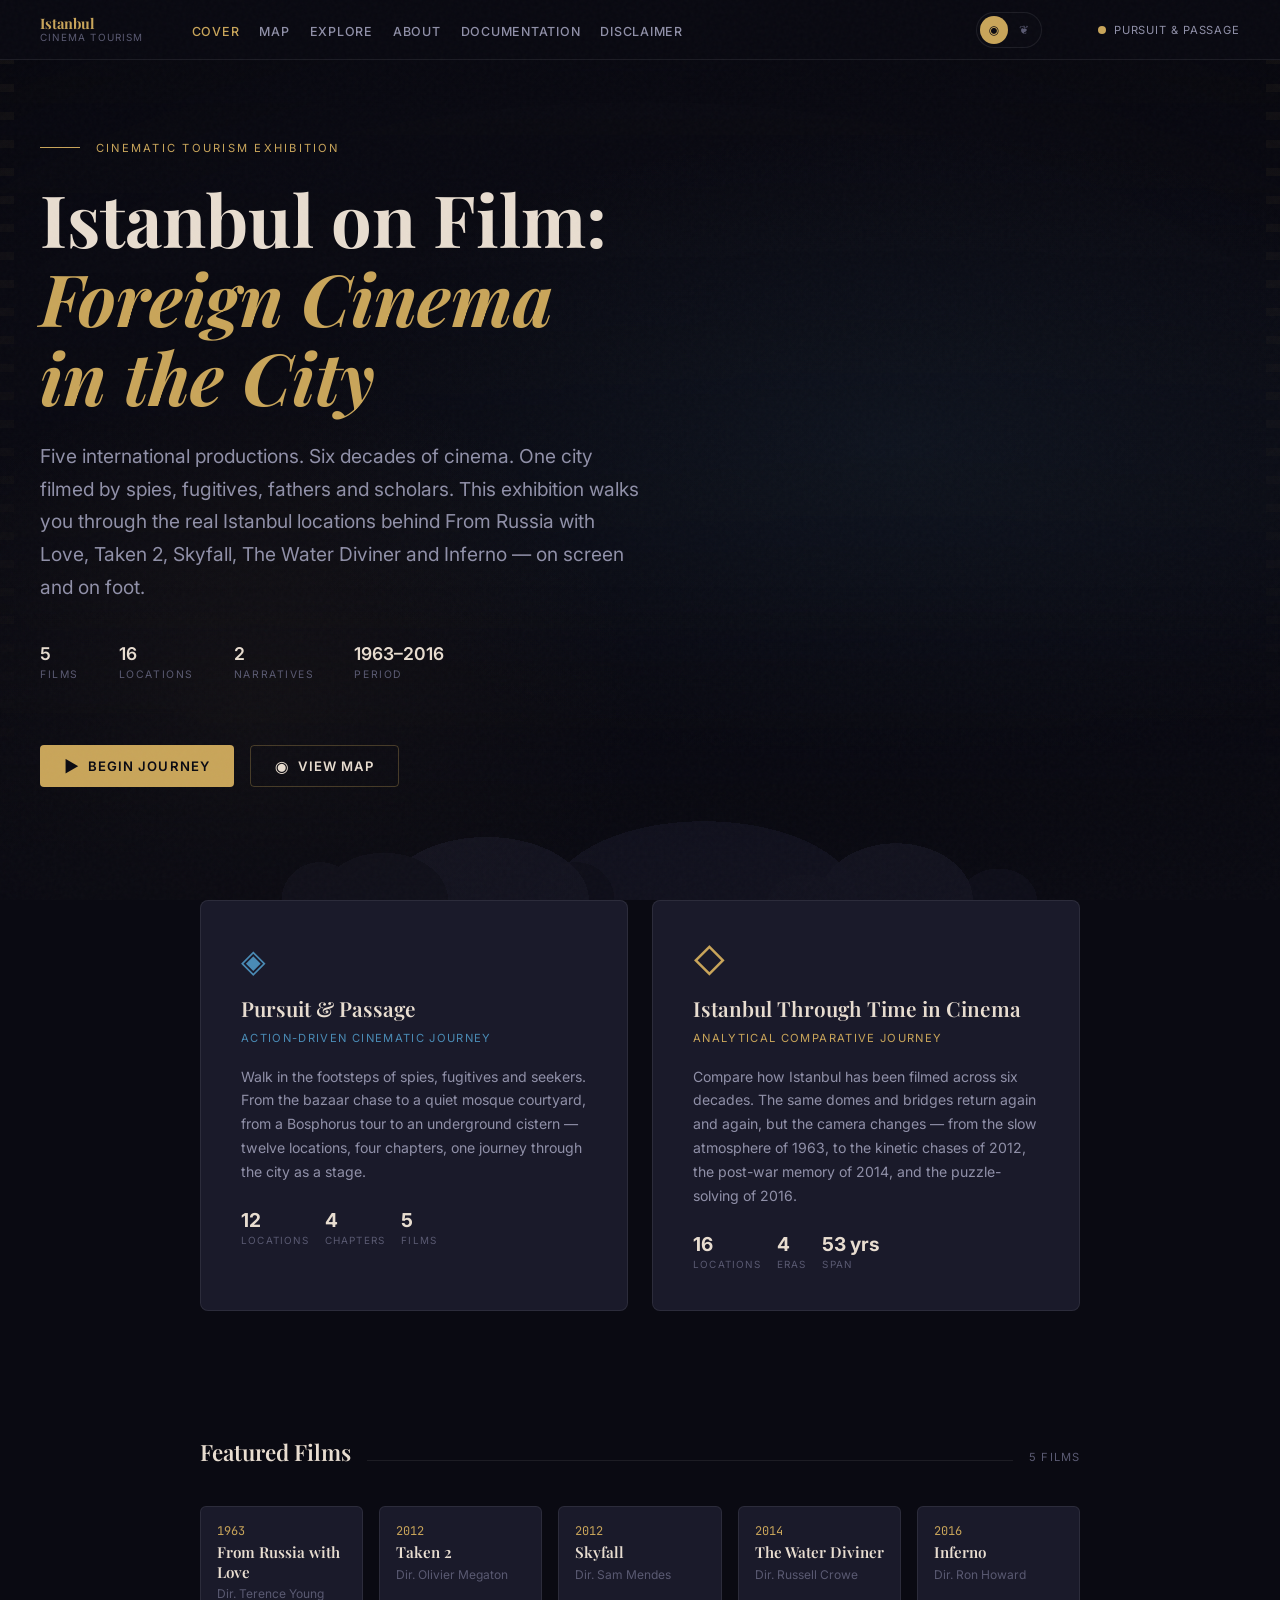
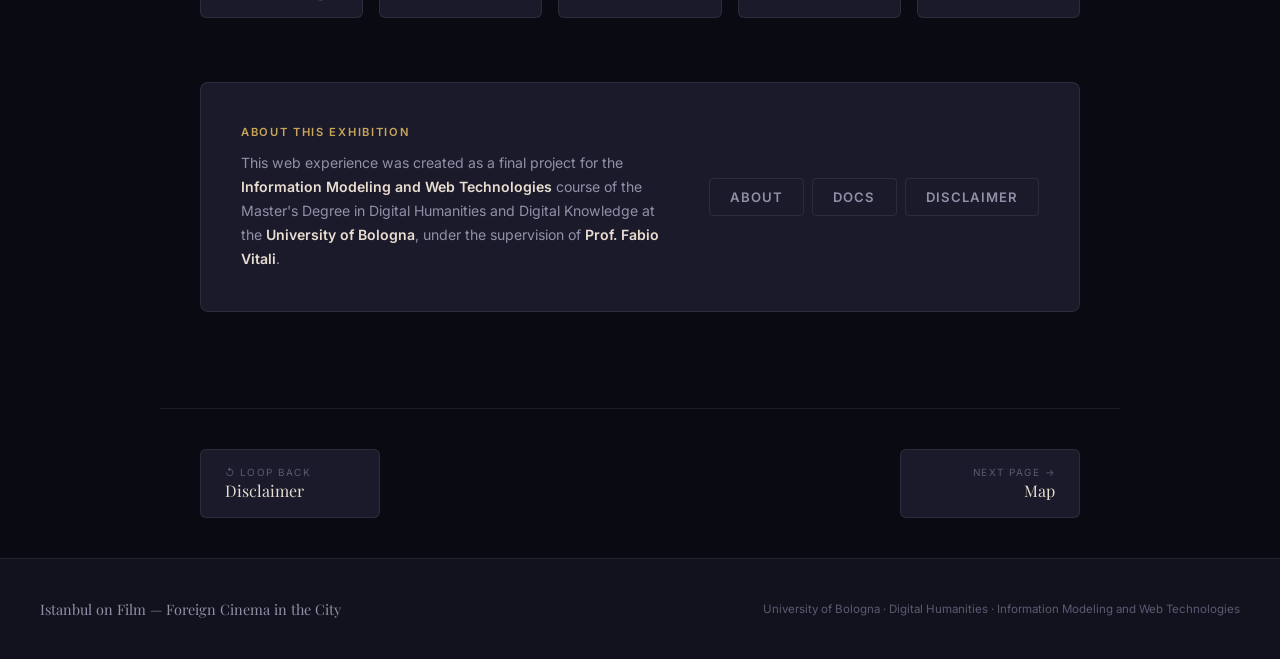
==== commit 28b52987: "checkpoint: pre-simplification snapshot of full project" ====
--- a/index.html
+++ b/index.html
@@ -3,8 +3,68 @@
 <head>
   <meta charset="UTF-8">
   <meta name="viewport" content="width=device-width, initial-scale=1.0">
-  <title>Istanbul: A Stage of Espionage and Global Conflict</title>
-  <meta name="description" content="A cinematic tourism web experience exploring real film locations in Istanbul across five iconic spy and action films.">
+  <title>Istanbul on Film — Foreign Cinema in the City</title>
+
+  <!-- ─── STANDARD METADATA (visible, simple) ─────────────────────────────── -->
+  <meta name="description"  content="A cinematic tourism web experience exploring real Istanbul film locations across five foreign productions: From Russia with Love, Taken 2, Skyfall, The Water Diviner, Inferno.">
+  <meta name="author"       content="Kübra Topçuoğlu">
+  <meta name="keywords"     content="Istanbul, film locations, cinema tourism, Digital Humanities, LMML, Bond, Skyfall, Taken 2, Inferno">
+
+  <!-- Dublin Core (academic / library metadata standard) -->
+  <meta name="DC.title"        content="Istanbul on Film — Foreign Cinema in the City">
+  <meta name="DC.creator"      content="Kübra Topçuoğlu">
+  <meta name="DC.subject"      content="Cinematic tourism; Istanbul film locations">
+  <meta name="DC.publisher"    content="University of Bologna — Digital Humanities and Digital Knowledge">
+  <meta name="DC.date"         content="2026">
+  <meta name="DC.language"     content="en">
+  <meta name="DC.rights"       content="Editorial selection © 2026 Kübra Topçuoğlu — academic use">
+  <meta name="DC.type"         content="InteractiveResource">
+
+  <!-- Open Graph (when shared on social media / messaging apps) -->
+  <meta property="og:title"       content="Istanbul on Film — Foreign Cinema in the City">
+  <meta property="og:description" content="A Live Museum of Movie Locations: walk Istanbul through five international films.">
+  <meta property="og:type"        content="website">
+  <meta property="og:locale"      content="en_GB">
+
+  <!-- ─── SCHEMA.ORG JSON-LD (machine-readable, in the <head>) ───────────────
+       Two static blocks: site-wide WebSite + this page's CreativeWork.
+       The Explore page also adds a third block dynamically (active location). -->
+  <script type="application/ld+json">
+  {
+    "@context": "https://schema.org",
+    "@type":    "WebSite",
+    "name":     "Istanbul Cinema Tourism — LMML",
+    "alternateName": "Istanbul on Film: Foreign Cinema in the City",
+    "description":   "A Live Museum of Movie Locations companion app exploring how Istanbul has been depicted in five international films (1963–2016).",
+    "inLanguage":    "en",
+    "creator": {
+      "@type": "Person",
+      "name":  "Kübra Topçuoğlu",
+      "affiliation": {
+        "@type":      "CollegeOrUniversity",
+        "name":       "Università di Bologna",
+        "department": "Digital Humanities and Digital Knowledge"
+      }
+    },
+    "about":         { "@type": "City", "name": "Istanbul" },
+    "educationalUse":"academic project",
+    "license":       "Academic fair use — typographic and layout design © 2026 Kübra Topçuoğlu",
+    "dateModified":  "2026"
+  }
+  </script>
+  <script type="application/ld+json">
+  {
+    "@context":          "https://schema.org",
+    "@type":             "CreativeWork",
+    "name":              "Istanbul on Film — Foreign Cinema in the City",
+    "description":       "Cover page of the LMML exhibition exploring Istanbul through five international film productions (1963–2016).",
+    "author":            { "@type": "Person", "name": "Kübra Topçuoğlu" },
+    "datePublished":     "2026",
+    "educationalLevel":  "Master's Degree",
+    "learningResourceType": "Digital exhibition"
+  }
+  </script>
+
   <link rel="stylesheet" href="css/style.css">
 </head>
 <body>
@@ -13,7 +73,7 @@
   <div class="grain-overlay" aria-hidden="true"></div>
 
   <!-- ── NAVIGATION ──────────────────────────────────────────────────────── -->
-  <nav class="main-nav" role="navigation" aria-label="Main navigation">
+  <div class="main-nav" role="navigation" aria-label="Main navigation">
     <a class="nav-brand" href="index.html" aria-label="Istanbul Cinema Tourism home">
       <span class="nav-brand-title">Istanbul</span>
       <span class="nav-brand-sub">Cinema Tourism</span>
@@ -41,11 +101,11 @@
       <div class="narrative-dot" id="navNarrativeDot"></div>
       <span class="nav-narrative-name" id="navNarrativeName">Loading…</span>
     </div>
-  </nav>
+  </div>
 
   <!-- ── HERO / COVER ───────────────────────────────────────────────────── -->
-  <main>
-    <section class="hero" aria-label="Exhibition introduction">
+  <div role="main">
+    <div class="hero" aria-label="Exhibition introduction">
       <div class="hero-bg" aria-hidden="true">
         <div class="hero-bg-gradient"></div>
         <div class="hero-skyline"></div>
@@ -58,14 +118,15 @@
         </div>
 
         <h1 class="hero-title animate-fadeInUp delay-1">
-          Istanbul:
-          <em>A Stage of Espionage<br>and Global Conflict</em>
+          Istanbul on Film:
+          <em>Foreign Cinema<br>in the City</em>
         </h1>
 
         <p class="hero-subtitle animate-fadeInUp delay-2">
-          Five films. Sixty years of cinema. One city that never stopped being the world's most
-          compelling stage for intrigue, pursuit, and cultural collision. This exhibition guides
-          you through real Istanbul locations — on screen and on foot.
+          Five international productions. Six decades of cinema. One city filmed by spies,
+          fugitives, fathers and scholars. This exhibition walks you through the real Istanbul
+          locations behind From Russia with Love, Taken 2, Skyfall, The Water Diviner and
+          Inferno — on screen and on foot.
         </p>
 
         <div class="hero-meta animate-fadeInUp delay-3">
@@ -74,7 +135,7 @@
             <span class="hero-meta-label">Films</span>
           </div>
           <div class="hero-meta-item">
-            <span class="hero-meta-value">11</span>
+            <span class="hero-meta-value">16</span>
             <span class="hero-meta-label">Locations</span>
           </div>
           <div class="hero-meta-item">
@@ -98,26 +159,26 @@
           </a>
         </div>
       </div>
-    </section>
+    </div>
 
     <!-- ── NARRATIVE SELECTION ────────────────────────────────────────────── -->
-    <section class="narrative-cards" aria-label="Choose your narrative">
+    <div class="narrative-cards" aria-label="Choose your narrative">
       <a href="explore.html"
          class="narrative-card espionage animate-fadeInUp delay-2"
-         data-narrative="espionage"
+         data-narrative="pursuit"
          id="cardEspionage"
-         aria-label="Begin Espionage and Pursuit narrative">
+         aria-label="Begin Pursuit and Passage narrative">
         <span class="narrative-card-icon" aria-hidden="true">◈</span>
-        <h2 class="narrative-card-title">Espionage &amp; Pursuit</h2>
+        <h2 class="narrative-card-title">Pursuit &amp; Passage</h2>
         <p class="narrative-card-subtitle">Action-Driven Cinematic Journey</p>
         <p class="narrative-card-desc">
-          Follow the footsteps of spies and fugitives through Istanbul's most thrilling
-          locations. Experience the Grand Bazaar chase, the Orient Express departure, and
-          a climax beneath the ancient cistern — all drawn from five iconic films.
+          Walk in the footsteps of spies, fugitives and seekers. From the bazaar chase
+          to a quiet mosque courtyard, from a Bosphorus tour to an underground cistern —
+          twelve locations, four chapters, one journey through the city as a stage.
         </p>
         <div class="narrative-card-meta">
           <div class="narrative-card-stat">
-            <span class="narrative-card-stat-value">8</span>
+            <span class="narrative-card-stat-value">12</span>
             <span class="narrative-card-stat-label">Locations</span>
           </div>
           <div class="narrative-card-stat">
@@ -140,17 +201,18 @@
         <h2 class="narrative-card-title">Istanbul Through Time in Cinema</h2>
         <p class="narrative-card-subtitle">Analytical Comparative Journey</p>
         <p class="narrative-card-desc">
-          Compare how Istanbul has been depicted across six decades of filmmaking.
-          The same locations — Hagia Sophia, the Grand Bazaar, Topkapi Palace — seen
-          through the lens of 1963, 2012, and 2016.
+          Compare how Istanbul has been filmed across six decades. The same domes
+          and bridges return again and again, but the camera changes — from the slow
+          atmosphere of 1963, to the kinetic chases of 2012, the post-war memory of
+          2014, and the puzzle-solving of 2016.
         </p>
         <div class="narrative-card-meta">
           <div class="narrative-card-stat">
-            <span class="narrative-card-stat-value">7</span>
+            <span class="narrative-card-stat-value">16</span>
             <span class="narrative-card-stat-label">Locations</span>
           </div>
           <div class="narrative-card-stat">
-            <span class="narrative-card-stat-value">3</span>
+            <span class="narrative-card-stat-value">4</span>
             <span class="narrative-card-stat-label">Eras</span>
           </div>
           <div class="narrative-card-stat">
@@ -159,10 +221,10 @@
           </div>
         </div>
       </a>
-    </section>
+    </div>
 
     <!-- ── FILMS GRID ─────────────────────────────────────────────────────── -->
-    <section class="films-section animate-fadeInUp delay-3" aria-label="Featured films">
+    <div class="films-section animate-fadeInUp delay-3" aria-label="Featured films">
       <div class="section-header">
         <h2 class="section-title">Featured Films</h2>
         <div class="section-line" aria-hidden="true"></div>
@@ -171,14 +233,14 @@
       <div class="films-grid" id="filmsGrid" role="list">
         <!-- Populated by JS -->
       </div>
-    </section>
+    </div>
 
     <!-- ── ABOUT STRIP ─────────────────────────────────────────────────────── -->
-    <section style="max-width:960px;margin:0 auto var(--space-3xl);padding:0 var(--space-xl);">
-      <div style="background:var(--bg-card);border:1px solid var(--border);border-radius:8px;padding:var(--space-xl);display:grid;grid-template-columns:1fr auto;gap:var(--space-xl);align-items:center;">
+    <div class="about-strip">
+      <div class="about-strip-card">
         <div>
-          <p class="label" style="color:var(--accent-gold);margin-bottom:var(--space-sm);">About this Exhibition</p>
-          <p style="font-size:0.88rem;line-height:1.7;">
+          <p class="label" data-accent="gold" data-mb="sm">About this Exhibition</p>
+          <p class="about-strip-text">
             This web experience was created as a final project for the
             <strong>Information Modeling and Web Technologies</strong> course of the
             Master's Degree in Digital Humanities and Digital Knowledge at the
@@ -186,16 +248,16 @@
             <strong>Prof. Fabio Vitali</strong>.
           </p>
         </div>
-        <div style="display:flex;gap:var(--space-sm);flex-shrink:0;flex-wrap:wrap;">
+        <div class="about-strip-actions">
           <a href="about.html" class="btn btn-ghost">About</a>
           <a href="docs.html" class="btn btn-ghost">Docs</a>
           <a href="disclaimer.html" class="btn btn-ghost">Disclaimer</a>
         </div>
       </div>
-    </section>
-
-    <!-- Site-wide prev/next page navigation (PDF p.18) -->
-    <nav class="page-nav" role="navigation" aria-label="Previous and next pages">
+    </div>
+
+    <!-- Previous / next page links -->
+    <div class="page-nav" role="navigation" aria-label="Previous and next pages">
       <a href="disclaimer.html" class="page-nav-btn">
         <span class="page-nav-btn-label">↺ Loop back</span>
         <span class="page-nav-btn-title">Disclaimer</span>
@@ -204,32 +266,32 @@
         <span class="page-nav-btn-label">Next Page →</span>
         <span class="page-nav-btn-title">Map</span>
       </a>
-    </nav>
-  </main>
+    </div>
+  </div>
 
   <!-- ── FOOTER ─────────────────────────────────────────────────────────── -->
-  <footer class="site-footer" role="contentinfo">
-    <div class="footer-brand">Istanbul: A Stage of Espionage and Global Conflict</div>
+  <div class="site-footer" role="contentinfo">
+    <div class="footer-brand">Istanbul on Film — Foreign Cinema in the City</div>
     <div class="footer-meta">
       University of Bologna · Digital Humanities · Information Modeling and Web Technologies
     </div>
-  </footer>
+  </div>
 
   <!-- Scripts -->
   <script src="js/data.js"></script>
   <script src="js/app.js"></script>
   <script>
-    // ── INIT ──────────────────────────────────────────────────────────────────
     document.addEventListener("DOMContentLoaded", () => {
 
-      // Update narrative badge in nav
+      // ---- 1. Narrative badge in the top nav ----
       function updateNavBadge() {
-        const id = App.getNarrative();
-        const dot = document.getElementById("navNarrativeDot");
+        const id   = App.getNarrative();
+        const dot  = document.getElementById("navNarrativeDot");
         const name = document.getElementById("navNarrativeName");
-        if (id === "espionage") {
+
+        if (id === "pursuit") {
           dot.classList.remove("timeline");
-          name.textContent = "Espionage & Pursuit";
+          name.textContent = "Pursuit & Passage";
         } else {
           dot.classList.add("timeline");
           name.textContent = "Through Time";
@@ -237,7 +299,7 @@
       }
       updateNavBadge();
 
-      // Mobile nav toggle
+      // ---- 2. Mobile nav toggle ----
       const navToggle = document.getElementById("navToggle");
       const navLinks  = document.getElementById("navLinks");
       navToggle.addEventListener("click", () => {
@@ -245,10 +307,10 @@
         navToggle.setAttribute("aria-expanded", String(open));
       });
 
-      // Narrative card clicks — set narrative then navigate
+      // ---- 3. Narrative cards: set the narrative then go to explore ----
       document.getElementById("cardEspionage").addEventListener("click", (e) => {
         e.preventDefault();
-        App.setNarrative("espionage");
+        App.setNarrative("pursuit");
         window.location.href = "explore.html";
       });
       document.getElementById("cardTimeline").addEventListener("click", (e) => {
@@ -257,27 +319,26 @@
         window.location.href = "explore.html";
       });
 
-      // Hero explore button — go with current narrative
+      // Hero "Explore" button keeps the current narrative.
       document.getElementById("heroExploreBtn").addEventListener("click", (e) => {
         e.preventDefault();
         window.location.href = "explore.html";
       });
 
-      // Populate films grid
+      // ---- 4. Build the films grid from APP_DATA.films ----
       const grid = document.getElementById("filmsGrid");
       APP_DATA.films.forEach(film => {
-        const card = document.createElement("article");
+        const card = document.createElement("div");
         card.className = "film-card";
         card.setAttribute("role", "listitem");
-        card.innerHTML = `
-          <div class="film-card-year">${film.year}</div>
-          <h3 class="film-card-title">${film.title}</h3>
-          <div class="film-card-director">Dir. ${film.director}</div>
-        `;
+        card.innerHTML =
+          '<div class="film-card-year">' + film.year + '</div>' +
+          '<h3 class="film-card-title">' + film.title + '</h3>' +
+          '<div class="film-card-director">Dir. ' + film.director + '</div>';
         grid.appendChild(card);
       });
 
-      // Theme switcher wiring (shared pattern across all pages)
+      // ---- 5. Theme switcher buttons ----
       function syncThemeButtons() {
         const active = App.getTheme();
         document.querySelectorAll(".theme-btn").forEach(btn => {
@@ -294,19 +355,6 @@
       });
       syncThemeButtons();
 
-      // Inject page-specific JSON-LD (Dataset descriptor + CreativeWork for cover)
-      App.injectJSONLD("jsonld-dataset", App.datasetJSONLD());
-      App.injectJSONLD("jsonld-page", {
-        "@context": "https://schema.org",
-        "@type":    "CreativeWork",
-        "name":     "Istanbul: A Stage of Espionage and Global Conflict",
-        "description": "Cover page of the LMML exhibition.",
-        "author":   { "@type": "Person", "name": "Kübra Topçuoğlu" },
-        "datePublished": "2026",
-        "educationalLevel": "Master's Degree",
-        "learningResourceType": "Digital exhibition"
-      });
-
     });
   </script>
 
--- a/css/style.css
+++ b/css/style.css
@@ -1,14 +1,43 @@
-/* ═══════════════════════════════════════════════════════════════════════════════
-   Istanbul Cinema Tourism — Main Stylesheet
-   Design System: Cinematic Dark Theme with Gold & Steel Blue Accents
-   ═══════════════════════════════════════════════════════════════════════════════ */
-
-/* ─── IMPORTS ─────────────────────────────────────────────────────────────────── */
-/* Cinematic theme: Playfair + Inter + JetBrains Mono
-   Heritage theme: Cormorant Garamond + EB Garamond + Alegreya Sans SC */
+/* ============================================================================
+   Istanbul Cinema Tourism — main stylesheet
+
+   TABLE OF CONTENTS
+
+     1. Imports (Google Fonts)
+     2. Design tokens (CSS variables for both themes)
+     3. Reset and base styles + cinematic background pattern
+     5. Scrollbar
+     6. Typography (h1-h4, p, a, .mono, .label)
+     7. Navigation bar
+     8. Film-grain overlay
+    10. Hero / cover page
+    11. Buttons
+    12. Narrative cards (cover page)
+    13. Film grid (cover page)
+    14. Chapter badge
+    15. Explore page (toggle, chapter strip, viewer, gallery, controls)
+    16. Map page
+    17. Content pages (About, Docs, Disclaimer)
+    18. Footer
+    19. Animations
+    20. Responsive breakpoints
+    21. Print
+    22. Audience / length / mode toolbar
+    23. Details panel (QR + camera + metadata table)
+    24. Chapter intro banner
+    25. Walking-direction line
+    26. Theme switcher in nav
+    27. Site-wide previous / next page buttons
+    28. Heritage theme overrides
+    29. Small helpers (data-mt, data-mb, page-specific tweaks)
+   ============================================================================ */
+
+/* 1. Imports
+   Cinematic theme uses: Playfair Display + Inter + JetBrains Mono
+   Heritage theme  uses: Cormorant Garamond + EB Garamond + Alegreya Sans SC */
 @import url('https://fonts.googleapis.com/css2?family=Playfair+Display:ital,wght@0,400;0,600;0,700;1,400;1,600&family=Inter:wght@300;400;500;600&family=JetBrains+Mono:wght@400;500&family=Cormorant+Garamond:ital,wght@0,400;0,600;0,700;1,400;1,600&family=EB+Garamond:ital,wght@0,400;0,500;1,400&family=Alegreya+Sans+SC:wght@400;500;700&display=swap');
 
-/* ─── DESIGN TOKENS ──────────────────────────────────────────────────────────── */
+/* 2. Design tokens — variables for both themes */
 :root {
   /* Colors */
   --bg-primary:      #0a0a12;
@@ -33,11 +62,12 @@
 
   /* Chapter Colors */
   --surveillance-color: #4a8bb5;
-  --escape-color:       #9a6a2a;
-  --hideouts-color:     #6a3a7a;
+  --chase-color:        #9a6a2a;
+  --search-color:       #6a3a7a;
   --confrontation-color:#9a3535;
   --c-1960s:            #5a8a5a;
   --c-2012:             #4a8bb5;
+  --c-2014:             #b06a6a;
   --c-2016:             #c9a55a;
 
   /* Typography */
@@ -64,7 +94,7 @@
   --sidebar-width: 280px;
 }
 
-/* ─── RESET & BASE ───────────────────────────────────────────────────────────── */
+/* 3. Reset and base */
 *, *::before, *::after {
   box-sizing: border-box;
   margin: 0;
@@ -84,6 +114,40 @@
   overflow-x: hidden;
   -webkit-font-smoothing: antialiased;
   -moz-osx-font-smoothing: grayscale;
+  isolation: isolate;
+}
+
+/* Cinematic background: two filmstrip perforation columns + a soft vignette.
+   The Heritage override at the end of the file swaps this for warm paper washes. */
+body::before {
+  content: '';
+  position: fixed;
+  inset: 0;
+  pointer-events: none;
+  z-index: -1;
+  background:
+    /* left filmstrip perforation column */
+    repeating-linear-gradient(
+      180deg,
+      rgba(201,165,90,0.07) 0,
+      rgba(201,165,90,0.07) 8px,
+      transparent 8px,
+      transparent 28px
+    ) left top / 14px 100% no-repeat,
+    /* right filmstrip perforation column (mirrored) */
+    repeating-linear-gradient(
+      180deg,
+      rgba(201,165,90,0.07) 0,
+      rgba(201,165,90,0.07) 8px,
+      transparent 8px,
+      transparent 28px
+    ) right top / 14px 100% no-repeat,
+    /* soft vignette — like screen falloff in a dark room */
+    radial-gradient(
+      ellipse 100% 70% at 50% 50%,
+      transparent 55%,
+      rgba(0,0,0,0.45) 100%
+    ) center / 100% 100% no-repeat;
 }
 
 ::selection {
@@ -91,13 +155,13 @@
   color: var(--text-inverse);
 }
 
-/* ─── SCROLLBAR ──────────────────────────────────────────────────────────────── */
+/* 5. Scrollbar */
 ::-webkit-scrollbar { width: 6px; height: 6px; }
 ::-webkit-scrollbar-track { background: var(--bg-secondary); }
 ::-webkit-scrollbar-thumb { background: var(--border-accent); border-radius: 3px; }
 ::-webkit-scrollbar-thumb:hover { background: var(--accent-gold-dim); }
 
-/* ─── TYPOGRAPHY ─────────────────────────────────────────────────────────────── */
+/* 6. Typography */
 h1, h2, h3, h4 { font-family: var(--font-serif); font-weight: 600; line-height: 1.2; }
 h1 { font-size: clamp(2rem, 5vw, 3.5rem); }
 h2 { font-size: clamp(1.5rem, 3vw, 2.2rem); }
@@ -111,9 +175,8 @@
 
 .mono { font-family: var(--font-mono); font-size: 0.8rem; color: var(--text-muted); letter-spacing: 0.05em; }
 .label { font-size: 0.7rem; font-weight: 600; letter-spacing: 0.15em; text-transform: uppercase; color: var(--text-muted); }
-.serif-italic { font-family: var(--font-serif); font-style: italic; }
-
-/* ─── NAVIGATION ─────────────────────────────────────────────────────────────── */
+
+/* 7. Navigation bar */
 .main-nav {
   position: fixed;
   top: 0; left: 0; right: 0;
@@ -209,19 +272,7 @@
   transition: all var(--transition-fast);
 }
 
-/* ─── PAGE LAYOUT ─────────────────────────────────────────────────────────────── */
-.page-wrapper {
-  min-height: 100vh;
-  padding-top: var(--nav-height);
-}
-
-.content-page {
-  max-width: 960px;
-  margin: 0 auto;
-  padding: var(--space-3xl) var(--space-xl);
-}
-
-/* ─── FILM GRAIN OVERLAY ─────────────────────────────────────────────────────── */
+/* 8. Film-grain overlay */
 .grain-overlay {
   position: fixed;
   inset: 0;
@@ -231,7 +282,7 @@
   background-image: url("data:image/svg+xml,%3Csvg viewBox='0 0 256 256' xmlns='http://www.w3.org/2000/svg'%3E%3Cfilter id='noise'%3E%3CfeTurbulence type='fractalNoise' baseFrequency='0.9' numOctaves='4' stitchTiles='stitch'/%3E%3C/filter%3E%3Crect width='100%25' height='100%25' filter='url(%23noise)'/%3E%3C/svg%3E");
 }
 
-/* ─── HERO / COVER PAGE ──────────────────────────────────────────────────────── */
+/* 10. Hero / cover page */
 .hero {
   position: relative;
   min-height: 100vh;
@@ -340,7 +391,7 @@
   flex-wrap: wrap;
 }
 
-/* ─── BUTTONS ────────────────────────────────────────────────────────────────── */
+/* 11. Buttons */
 .btn {
   display: inline-flex;
   align-items: center;
@@ -405,7 +456,7 @@
   transform: none !important;
 }
 
-/* ─── NARRATIVE CARDS (Cover Page) ──────────────────────────────────────────── */
+/* 12. Narrative cards (cover page) */
 .narrative-cards {
   display: grid;
   grid-template-columns: 1fr 1fr;
@@ -489,7 +540,7 @@
   color: var(--text-muted);
 }
 
-/* ─── FILM GRID (Cover Page) ─────────────────────────────────────────────────── */
+/* 13. Film grid (cover page) */
 .films-section {
   padding: var(--space-2xl) var(--space-xl);
   max-width: 960px;
@@ -551,7 +602,7 @@
   color: var(--text-muted);
 }
 
-/* ─── CHAPTER BADGE ──────────────────────────────────────────────────────────── */
+/* 14. Chapter badge */
 .chapter-badge {
   display: inline-flex;
   align-items: center;
@@ -571,21 +622,29 @@
 }
 
 .chapter-surveillance { background: rgba(74,139,181,0.15); color: var(--surveillance-color); border: 1px solid rgba(74,139,181,0.3); }
-.chapter-escape       { background: rgba(154,106,42,0.15); color: var(--escape-color);       border: 1px solid rgba(154,106,42,0.3); }
-.chapter-hideouts     { background: rgba(106,58,122,0.15); color: var(--hideouts-color);     border: 1px solid rgba(106,58,122,0.3); }
+.chapter-chase        { background: rgba(154,106,42,0.15); color: var(--chase-color);        border: 1px solid rgba(154,106,42,0.3); }
+.chapter-search       { background: rgba(106,58,122,0.15); color: var(--search-color);       border: 1px solid rgba(106,58,122,0.3); }
 .chapter-confrontation{ background: rgba(154,53,53,0.15);  color: var(--confrontation-color);border: 1px solid rgba(154,53,53,0.3); }
 .chapter-1960s        { background: rgba(90,138,90,0.15);  color: var(--c-1960s);            border: 1px solid rgba(90,138,90,0.3); }
 .chapter-2012         { background: rgba(74,139,181,0.15); color: var(--c-2012);             border: 1px solid rgba(74,139,181,0.3); }
+.chapter-2014         { background: rgba(176,106,106,0.15);color: var(--c-2014);             border: 1px solid rgba(176,106,106,0.3); }
 .chapter-2016         { background: rgba(201,165,90,0.15); color: var(--c-2016);             border: 1px solid rgba(201,165,90,0.3); }
 
-/* ─── EXPLORE PAGE ───────────────────────────────────────────────────────────── */
+/* 15. Explore page */
+/* Canvas = viewport. Toolbars/controls keep their natural height; the location
+   viewer takes the rest. Any narrative or metadata that doesn't fit scrolls
+   inside its own container — never the page. The wrapper falls back to
+   overflow-y:auto only for pathologically short viewports. */
 .explore-wrapper {
   position: fixed;
   inset: 0;
+  height: 100vh;
   padding-top: var(--nav-height);
   display: flex;
   flex-direction: column;
   background: var(--bg-primary);
+  overflow-x: hidden;
+  overflow-y: auto;
 }
 
 /* Narrative Toggle Bar */
@@ -627,7 +686,7 @@
   background: var(--active-color, var(--accent-gold));
   color: var(--text-inverse);
 }
-.narrative-toggle-btn[data-narrative="espionage"].active { --active-color: var(--accent-blue); }
+.narrative-toggle-btn[data-narrative="pursuit"].active   { --active-color: var(--accent-blue); }
 .narrative-toggle-btn[data-narrative="timeline"].active  { --active-color: var(--accent-gold); }
 
 .progress-indicator {
@@ -680,31 +739,144 @@
 /* Location Viewer */
 .location-viewer {
   flex: 1;
+  min-height: 0;            /* lets flex shrink below content size */
   display: grid;
   grid-template-columns: 1fr 1fr;
   overflow: hidden;
 }
 
-/* Left Panel — Visual */
+/* Left Panel — Visual.
+   overflow-y:auto so on shorter screens the gallery + name + scene panel
+   become scrollable instead of being clipped. */
 .location-visual {
   position: relative;
+  min-height: 0;            /* grid item must shrink so its overflow scrolls */
   background: var(--bg-secondary);
   border-right: 1px solid var(--border);
   display: flex;
   flex-direction: column;
-  overflow: hidden;
+  overflow-y: auto;
+  overflow-x: hidden;
 }
 
 .location-image-placeholder {
-  flex: 1;
   display: flex;
   flex-direction: column;
   align-items: center;
   justify-content: center;
   position: relative;
   overflow: hidden;
-  min-height: 200px;
-}
+  /* Fixed-ish image area sized to a film aspect ratio so the panels below
+     (gallery + info) are always visible without forcing scroll on tall screens. */
+  flex: 0 0 auto;
+  height: clamp(280px, 40vh, 440px);
+  width: 100%;
+}
+
+/* Main image: object-fit: contain shows the full photo (with letterbox)
+   so portrait stills aren't cropped. The chapter-coloured gradient fills
+   any blank space behind the image. z-index:1 keeps it under the tag/coords. */
+.location-image {
+  display: none;
+  position: absolute;
+  inset: 0;
+  width: 100%;
+  height: 100%;
+  object-fit: contain;
+  object-position: center;
+  z-index: 1;
+}
+
+/* YouTube embed: shares the same fixed image-area box as .location-image. */
+.location-video {
+  position: absolute;
+  inset: 0;
+  width: 100%;
+  height: 100%;
+  border: 0;
+  background: #000;
+  z-index: 2;
+}
+
+/* Gallery (per-location: tabs + thumbnails + caption) */
+.location-gallery {
+  display: flex;
+  flex-direction: column;
+  gap: var(--space-xs);
+  padding: var(--space-sm) var(--space-md);
+  background: var(--bg-primary);
+  border-top: 1px solid var(--border);
+  flex-shrink: 0;
+}
+.gallery-tabs {
+  display: flex;
+  gap: var(--space-xs);
+}
+.gallery-tab {
+  appearance: none;
+  background: transparent;
+  border: 1px solid var(--border);
+  border-radius: 999px;
+  padding: 4px 10px;
+  font-family: var(--font-sans);
+  font-size: 0.7rem;
+  letter-spacing: 0.05em;
+  color: var(--text-secondary);
+  cursor: pointer;
+  transition: all 0.15s ease;
+}
+.gallery-tab:hover { color: var(--text-primary); border-color: var(--border-accent); }
+.gallery-tab.active {
+  background: var(--accent-blue);
+  border-color: var(--accent-blue);
+  color: var(--text-inverse, #fff);
+}
+.gallery-tab-count {
+  display: inline-block;
+  margin-left: 4px;
+  font-size: 0.62rem;
+  opacity: 0.8;
+}
+.gallery-thumbs {
+  display: flex;
+  flex-wrap: wrap;
+  gap: 4px;
+  min-height: 0;
+}
+.gallery-thumb {
+  width: 56px;
+  height: 40px;
+  background-color: var(--bg-secondary);
+  background-size: cover;
+  background-position: center;
+  border: 2px solid transparent;
+  border-radius: 3px;
+  cursor: pointer;
+  padding: 0;
+  transition: border-color 0.15s ease, transform 0.15s ease;
+}
+.gallery-thumb:hover  { border-color: var(--border-accent); transform: scale(1.04); }
+.gallery-thumb.active { border-color: var(--accent-gold); }
+.gallery-caption {
+  font-size: 0.72rem;
+  color: var(--text-muted);
+  line-height: 1.45;
+  margin: 0;
+  font-style: italic;
+}
+.gallery-video-link {
+  display: inline-block;
+  margin-left: 4px;
+  font-style: normal;
+  color: var(--accent-blue);
+  text-decoration: none;
+  border-bottom: 1px dotted currentColor;
+  white-space: nowrap;
+}
+.gallery-video-link:hover { color: var(--accent-gold); }
+.gallery-tabs:empty,
+.gallery-thumbs:empty,
+.gallery-caption:empty { display: none; }
 
 /* Cinematic placeholder using CSS gradients */
 .location-image-placeholder::before {
@@ -800,17 +972,17 @@
   flex-wrap: wrap;
 }
 
-/* Right Panel — Narrative */
+/* Right Panel — Narrative.
+   The grid cell itself is the scroll container so the body text and any
+   sibling blocks (note block, metadata viewer in details mode) share one
+   scrollbar instead of nesting scrolls. */
 .location-narrative {
-  display: flex;
-  flex-direction: column;
-  overflow: hidden;
+  min-height: 0;            /* grid item must shrink */
+  overflow-y: auto;
   background: var(--bg-primary);
 }
 
 .narrative-content {
-  flex: 1;
-  overflow-y: auto;
   padding: var(--space-xl) var(--space-xl) var(--space-lg);
 }
 
@@ -930,7 +1102,7 @@
 }
 .location-dot:hover { background: var(--text-muted); }
 
-/* ─── MAP PAGE ───────────────────────────────────────────────────────────────── */
+/* 16. Map page */
 .map-wrapper {
   position: fixed;
   inset: 0;
@@ -1060,7 +1232,6 @@
 
 .popup-location-name { font-family: var(--font-serif); font-size: 1rem; color: var(--text-primary); margin-bottom: 4px; }
 .popup-film-tag { font-size: 0.7rem; color: var(--accent-gold); margin-bottom: var(--space-sm); letter-spacing: 0.05em; }
-.popup-desc { font-size: 0.78rem; color: var(--text-secondary); line-height: 1.6; max-width: 240px; }
 .popup-narrative-tags { display: flex; gap: 4px; margin-top: var(--space-sm); flex-wrap: wrap; }
 .popup-tag {
   padding: 2px 8px;
@@ -1069,32 +1240,10 @@
   letter-spacing: 0.08em;
   font-weight: 600;
 }
-.popup-tag.espionage { background: rgba(74,139,181,0.2); color: var(--accent-blue); }
+.popup-tag.pursuit   { background: rgba(74,139,181,0.2); color: var(--accent-blue); }
 .popup-tag.timeline  { background: rgba(201,165,90,0.2);  color: var(--accent-gold); }
 
-/* Custom Leaflet Markers */
-.custom-marker {
-  width: 32px; height: 32px;
-  border-radius: 50% 50% 50% 0;
-  transform: rotate(-45deg);
-  display: flex;
-  align-items: center;
-  justify-content: center;
-  border: 2px solid rgba(255,255,255,0.2);
-  box-shadow: 0 4px 12px rgba(0,0,0,0.5);
-  transition: transform 0.2s ease;
-}
-.custom-marker.espionage { background: var(--accent-blue); }
-.custom-marker.timeline  { background: var(--accent-gold); }
-.custom-marker.both      { background: linear-gradient(135deg, var(--accent-blue) 50%, var(--accent-gold) 50%); }
-.custom-marker:hover     { transform: rotate(-45deg) scale(1.2); }
-.custom-marker-inner {
-  transform: rotate(45deg);
-  font-size: 0.7rem;
-  color: white;
-}
-
-/* ─── CONTENT PAGES (About, Docs, Disclaimer) ────────────────────────────────── */
+/* 17. Content pages (About, Docs, Disclaimer) */
 .text-page {
   padding-top: var(--nav-height);
   min-height: 100vh;
@@ -1188,6 +1337,18 @@
   color: var(--text-secondary);
   line-height: 1.7;
 }
+
+/* Persona walkthrough — ordered click-path inside a doc-grid-item */
+.persona-flow {
+  font-size: 0.85rem;
+  color: var(--text-secondary);
+  line-height: 1.7;
+  margin: var(--space-sm) 0 0;
+  padding-left: 1.4rem;
+}
+.persona-flow li { margin-bottom: var(--space-xs); }
+.persona-flow li:last-child { margin-bottom: 0; }
+.persona-flow a { color: var(--text-primary); text-decoration: underline; }
 
 /* Color swatches */
 .color-swatches {
@@ -1240,13 +1401,7 @@
 }
 .timeline-list li strong { color: var(--text-primary); }
 
-/* About team cards */
-.team-grid {
-  display: grid;
-  grid-template-columns: repeat(auto-fill, minmax(240px, 1fr));
-  gap: var(--space-md);
-  margin-top: var(--space-lg);
-}
+/* About — author / team cards */
 .team-card {
   background: var(--bg-card);
   border: 1px solid var(--border);
@@ -1266,7 +1421,52 @@
 }
 .team-card-name { font-family: var(--font-serif); font-size: 1rem; color: var(--text-primary); margin-bottom: 2px; }
 .team-card-role { font-size: 0.75rem; color: var(--accent-gold); margin-bottom: var(--space-sm); }
-.team-card-info { font-size: 0.8rem; color: var(--text-muted); line-height: 1.6; }
+
+/* Author scope paragraph — sits above the author card */
+.author-row-text {
+  font-size: 0.9rem;
+  color: var(--text-secondary);
+  line-height: 1.75;
+  margin: var(--space-lg) 0 var(--space-md);
+}
+
+/* Author card — wide horizontal rectangle: avatar | identity | affiliation */
+.author-card {
+  display: flex;
+  align-items: center;
+  gap: var(--space-lg);
+  padding: var(--space-md) var(--space-lg);
+  margin-bottom: var(--space-lg);
+}
+.author-card .team-card-avatar {
+  flex: 0 0 48px;
+  margin-bottom: 0;
+}
+.author-card-identity {
+  flex: 0 0 auto;
+  border-right: 1px solid var(--border);
+  padding-right: var(--space-lg);
+  min-width: 200px;
+}
+.author-card-identity .team-card-role { margin-bottom: 0; }
+.author-card-affiliation {
+  flex: 1 1 auto;
+  font-size: 0.8rem;
+  color: var(--text-muted);
+  line-height: 1.7;
+}
+@media (max-width: 720px) {
+  .author-card {
+    flex-direction: column;
+    align-items: flex-start;
+    text-align: left;
+  }
+  .author-card-identity {
+    border-right: none;
+    padding-right: 0;
+    min-width: 0;
+  }
+}
 
 /* Disclaimer box */
 .disclaimer-box {
@@ -1309,7 +1509,7 @@
 }
 .copyright-link:hover { color: var(--accent-gold); }
 
-/* ─── SOURCE LIST (Disclaimer) ──────────────────────────────────────────────── */
+/* Source list (Disclaimer page) */
 .source-list {
   list-style: none;
   margin: var(--space-lg) 0;
@@ -1338,7 +1538,7 @@
   font-size: 0.82rem;
 }
 
-/* ─── FOOTER ─────────────────────────────────────────────────────────────────── */
+/* 18. Footer */
 .site-footer {
   background: var(--bg-secondary);
   border-top: 1px solid var(--border);
@@ -1352,30 +1552,20 @@
 .footer-brand { font-family: var(--font-serif); font-size: 0.9rem; color: var(--text-secondary); }
 .footer-meta { font-size: 0.72rem; color: var(--text-muted); }
 
-/* ─── ANIMATIONS ─────────────────────────────────────────────────────────────── */
+/* 19. Animations */
 @keyframes fadeInUp {
   from { opacity: 0; transform: translateY(20px); }
   to   { opacity: 1; transform: translateY(0); }
 }
-@keyframes fadeIn {
-  from { opacity: 0; }
-  to   { opacity: 1; }
-}
 
 .animate-fadeInUp { animation: fadeInUp 0.6s ease both; }
-.animate-fadeIn   { animation: fadeIn 0.4s ease both; }
 
 .delay-1 { animation-delay: 0.1s; }
 .delay-2 { animation-delay: 0.2s; }
 .delay-3 { animation-delay: 0.3s; }
 .delay-4 { animation-delay: 0.4s; }
-.delay-5 { animation-delay: 0.5s; }
-
-/* ─── TRANSITIONS FOR LOCATION SWITCHING ─────────────────────────────────────── */
-.location-transition-out { animation: fadeIn 0.2s ease reverse; }
-.location-transition-in  { animation: fadeInUp 0.35s ease both; }
-
-/* ─── RESPONSIVE ──────────────────────────────────────────────────────────────── */
+
+/* 20. Responsive breakpoints */
 @media (max-width: 900px) {
   :root { --sidebar-width: 240px; }
 
@@ -1424,21 +1614,21 @@
   .explore-controls { padding: var(--space-sm) var(--space-md); }
   .narrative-content { padding: var(--space-md); }
 
-  .content-page { padding: var(--space-xl) var(--space-md); }
   .text-page-header { padding: var(--space-2xl) var(--space-md) var(--space-xl); }
   .text-page-body { padding: var(--space-xl) var(--space-md); }
 }
 
-/* ─── PRINT ───────────────────────────────────────────────────────────────────── */
+/* 21. Print */
 @media print {
   .main-nav, .grain-overlay, .explore-controls, .narrative-toggle-bar { display: none; }
   body { background: white; color: black; }
 }
 
-/* ═══════════════════════════════════════════════════════════════════════════════
-   TEXT VARIANT + MODE SWITCHES (PDF p.15 — Tell me more/less, Simple/Difficult, Play/Details)
-   Shared between themes; appears in the explore page toolbar.
-   ═══════════════════════════════════════════════════════════════════════════════ */
+/* ============================================================================
+   22. Audience / length / mode toolbar
+   Three groups: audience (Young / Adult / Scholar), length (less / more),
+   mode (story / details). Shared by both themes.
+   ============================================================================ */
 .variant-toolbar {
   display: flex;
   align-items: center;
@@ -1496,13 +1686,47 @@
   padding: 0 var(--space-sm);
 }
 
-/* ─── QR CODE + CAMERA PANEL (Details mode) ────────────────────────────────── */
+/* 23. Details panel — QR code + camera info */
 .details-panel {
-  padding: var(--space-lg) var(--space-xl);
+  position: relative;            /* anchor for the close button */
+  padding: var(--space-lg) var(--space-xl) var(--space-lg) var(--space-xl);
   background: var(--bg-secondary);
   border-top: 1px solid var(--border);
+  max-height: 60vh;              /* details panel scrolls inside its own box */
+  overflow-y: auto;
+  scrollbar-gutter: stable;
 }
 .details-panel.hidden { display: none; }
+
+/* Close button on the details panel: floats top-right and sticks while
+   the user scrolls, so it is always reachable. */
+.details-close {
+  position: sticky;
+  top: 0;
+  margin-left: auto;
+  display: block;
+  width: 32px; height: 32px;
+  background: var(--bg-card);
+  border: 1px solid var(--border);
+  border-radius: 50%;
+  color: var(--text-secondary);
+  font-size: 1.2rem;
+  line-height: 28px;
+  text-align: center;
+  cursor: pointer;
+  transition: all var(--transition-fast);
+  z-index: 5;
+}
+.details-close:hover {
+  background: var(--accent-red);
+  color: var(--text-primary);
+  border-color: var(--accent-red);
+  transform: scale(1.05);
+}
+.details-close:focus-visible {
+  outline: 2px solid var(--accent-gold);
+  outline-offset: 2px;
+}
 .details-grid {
   display: grid;
   grid-template-columns: auto 1fr;
@@ -1561,7 +1785,112 @@
   font-style: italic;
 }
 
-/* ─── CHAPTER INTRO BANNER ─────────────────────────────────────────────────── */
+/* Catalogue metadata table.
+   Each row prefixes its key with a small vocabulary tag (schema:* /
+   dcterms:* / wikidata / lmml:*) so the metadata model is visible. */
+.meta-block {
+  margin-top: var(--space-xl);
+  padding-top: var(--space-lg);
+  border-top: 1px solid var(--border);
+}
+.meta-block-header {
+  display: flex;
+  justify-content: space-between;
+  align-items: center;
+  gap: var(--space-md);
+  margin-bottom: var(--space-md);
+}
+.meta-block-vocab {
+  font-family: var(--font-mono);
+  font-size: 0.62rem;
+  letter-spacing: 0.08em;
+  color: var(--text-muted);
+}
+.meta-table {
+  width: 100%;
+  border-collapse: collapse;
+  font-size: 0.78rem;
+}
+.meta-table tr.meta-section th {
+  text-align: left;
+  padding: var(--space-md) 0 var(--space-xs);
+  font-family: var(--font-sans);
+  font-size: 0.62rem;
+  font-weight: 700;
+  letter-spacing: 0.18em;
+  text-transform: uppercase;
+  color: var(--accent-gold);
+  border-bottom: 1px solid var(--border-accent);
+}
+.meta-table tr.meta-section:first-child th { padding-top: 0; }
+.meta-table td {
+  padding: 6px var(--space-md) 6px 0;
+  vertical-align: top;
+  border-bottom: 1px solid var(--border);
+}
+.meta-table .meta-key {
+  width: 38%;
+  color: var(--text-secondary);
+  font-size: 0.74rem;
+}
+.meta-table .meta-val {
+  color: var(--text-primary);
+  font-size: 0.78rem;
+  line-height: 1.55;
+}
+.meta-table .meta-val a {
+  color: var(--accent-gold);
+  border-bottom: 1px dotted var(--accent-gold-dim);
+}
+.meta-vocab-tag {
+  display: inline-block;
+  font-family: var(--font-mono);
+  font-size: 0.6rem;
+  letter-spacing: 0.04em;
+  color: var(--accent-blue);
+  background: rgba(74,139,181,0.10);
+  padding: 1px 5px;
+  border-radius: 2px;
+  margin-right: 6px;
+  cursor: help;
+}
+.meta-block-footnote {
+  margin-top: var(--space-md);
+  font-size: 0.72rem;
+  color: var(--text-muted);
+  line-height: 1.6;
+}
+.meta-block-footnote a { color: var(--accent-gold); }
+.meta-empty {
+  color: var(--text-muted);
+  font-style: italic;
+  font-size: 0.78rem;
+  padding: var(--space-md) 0 !important;
+  text-align: center;
+}
+
+/* Heritage theme: meta block becomes a print-style catalogue card */
+[data-theme="heritage"] .meta-block {
+  border-top: 2px double var(--border-accent);
+  padding-top: var(--space-xl);
+}
+[data-theme="heritage"] .meta-table tr.meta-section th {
+  font-family: var(--font-sans);
+  color: var(--accent-red);
+  letter-spacing: 0.22em;
+  border-bottom-style: double;
+  border-bottom-width: 2px;
+}
+[data-theme="heritage"] .meta-vocab-tag {
+  color: var(--accent-red);
+  background: rgba(122,46,46,0.08);
+}
+[data-theme="heritage"] .meta-block-vocab {
+  font-family: var(--font-sans);
+  letter-spacing: 0.16em;
+}
+
+/* 24. Chapter intro banner + transition line */
 .chapter-intro-banner {
   padding: var(--space-md) var(--space-xl);
   background: var(--bg-card);
@@ -1574,6 +1903,7 @@
   color: var(--text-secondary);
 }
 .chapter-intro-banner.hidden { display: none; }
+.chapter-intro-banner p { margin: 0; }
 .chapter-intro-banner strong {
   font-style: normal;
   color: var(--accent-gold);
@@ -1583,9 +1913,55 @@
   margin-right: var(--space-sm);
 }
 
-/* ═══════════════════════════════════════════════════════════════════════════════
-   THEME SWITCHER UI (appears in nav on every page)
-   ═══════════════════════════════════════════════════════════════════════════════ */
+/* Transition line sits ABOVE the chapter intro on first-of-new-chapter loads.
+   Slightly muted + thin divider so the eye reads transition → intro. */
+.chapter-transition {
+  padding-bottom: var(--space-sm);
+  margin-bottom: var(--space-sm);
+  border-bottom: 1px dashed var(--border);
+  color: var(--text-muted);
+  font-size: 0.85rem;
+}
+.chapter-transition.hidden { display: none; }
+.chapter-transition strong { color: var(--text-muted); }
+
+/* 25. Walking directions to the next location */
+.location-directions {
+  font-family: var(--font-mono);
+  font-size: 0.7rem;
+  color: var(--text-muted);
+  letter-spacing: 0.04em;
+  text-align: center;
+  margin-top: var(--space-xs);
+  white-space: nowrap;
+  overflow: hidden;
+  text-overflow: ellipsis;
+}
+.location-directions.hidden { display: none; }
+.location-directions strong {
+  color: var(--accent-gold);
+  font-weight: 600;
+  letter-spacing: 0.06em;
+}
+.location-directions .directions-label {
+  text-transform: uppercase;
+  font-size: 0.62rem;
+  letter-spacing: 0.12em;
+}
+.location-directions .directions-arrow {
+  color: var(--accent-gold);
+  margin: 0 4px;
+}
+.location-directions .directions-bearing {
+  color: var(--accent-gold);
+  font-weight: 600;
+  margin: 0 4px;
+}
+.location-directions .directions-target {
+  color: var(--text-secondary);
+}
+
+/* 26. Theme switcher (appears in the nav on every page) */
 .theme-switcher {
   display: flex;
   align-items: center;
@@ -1616,7 +1992,7 @@
   color: var(--text-inverse);
 }
 
-/* ─── SITE-WIDE PREV/NEXT BUTTONS (PDF p.18 requirement) ──────────────────── */
+/* 27. Site-wide previous / next page buttons */
 .page-nav {
   display: flex;
   align-items: center;
@@ -1659,19 +2035,20 @@
 }
 .page-nav-btn.disabled { opacity: 0.3; pointer-events: none; }
 
-/* ═══════════════════════════════════════════════════════════════════════════════
-   THEME 2: HERITAGE (inspired by XIX-century European print + 1960s title cards)
-   Per PDF p.12: differs from Cinematic in COLORS, FONTS, LAYOUT, ORDERING, LOOK&FEEL.
-
-   Justification (see docs.html):
-     - 1960s narrative chapter (From Russia with Love, Topkapi) evokes
-       mid-century European cinema + academic publishing traditions.
+/* ============================================================================
+   28. Heritage theme overrides
+   Inspired by XIX-century European print + 1960s academic title cards.
+   Differs from the Cinematic default in colours, fonts, layout, ordering,
+   and overall look and feel (see docs.html for the full justification).
+
+   Quick summary:
+     - 1960s narrative chapter (From Russia with Love) belongs to mid-century
+       European cinema + academic publishing — black "spy" theme is wrong.
      - Light ivory palette suggests acid-free archival paper.
-     - Cormorant Garamond + EB Garamond are transitional serifs widely used
-       in scholarly press (Harvard UP, Princeton UP) since the 1950s.
-     - Asymmetric left-heavy layout echoes Jan Tschichold's 1950s Penguin
-       redesigns — quiet, confident, text-forward.
-   ═══════════════════════════════════════════════════════════════════════════════ */
+     - Cormorant + EB Garamond are transitional serifs used by Harvard UP,
+       Princeton UP and other scholarly presses since the 1950s.
+     - Centred / book-style measure echoes Tschichold's 1950s Penguin redesigns.
+   ============================================================================ */
 [data-theme="heritage"] {
   /* Tokens override */
   --bg-primary:      #f5efe2;
@@ -1695,11 +2072,12 @@
   --border-accent:   rgba(138,90,46,0.35);
 
   --surveillance-color: #2e4a6a;
-  --escape-color:       #8a5a2e;
-  --hideouts-color:     #5a3a6a;
+  --chase-color:        #8a5a2e;
+  --search-color:       #5a3a6a;
   --confrontation-color:#7a2e2e;
   --c-1960s:            #4e6a4e;
   --c-2012:             #2e4a6a;
+  --c-2014:             #8a4a4a;
   --c-2016:             #8a5a2e;
 
   /* Typography — entirely different typefaces */
@@ -1708,10 +2086,32 @@
   --font-mono:  'EB Garamond', 'JetBrains Mono', monospace;
 }
 
-/* Structural overrides for Heritage — LAYOUT, ORDERING, LOOK&FEEL changes */
+/* Structural overrides: layout, ordering and look-and-feel */
 [data-theme="heritage"] body {
   font-family: var(--font-serif);
   letter-spacing: 0.005em;
+}
+
+/* Heritage background image: ebru (Turkish marbled paper) inspired warm washes
+   replacing the Cinematic filmstrip pattern. Soft sienna and oxblood clouds
+   over a faint diagonal weave — evokes hand-marbled endpapers on a printed
+   book. Geographic anchor: Ottoman/Levantine bookbinding tradition. */
+[data-theme="heritage"] body::before {
+  background:
+    /* warm cloud — top left */
+    radial-gradient(ellipse 45% 32% at 18% 22%, rgba(138,90,46,0.10) 0%, transparent 65%) center / 100% 100% no-repeat,
+    /* warm cloud — bottom right */
+    radial-gradient(ellipse 40% 30% at 82% 75%, rgba(122,46,46,0.08) 0%, transparent 65%) center / 100% 100% no-repeat,
+    /* warm cloud — bottom centre */
+    radial-gradient(ellipse 35% 28% at 50% 92%, rgba(138,90,46,0.06) 0%, transparent 65%) center / 100% 100% no-repeat,
+    /* faint ebru-like diagonal weave */
+    repeating-linear-gradient(
+      135deg,
+      transparent 0,
+      transparent 7px,
+      rgba(138,90,46,0.025) 7px,
+      rgba(138,90,46,0.025) 8px
+    ) center / 100% 100%;
 }
 
 /* Grain overlay off — clean paper texture instead */
@@ -1867,7 +2267,7 @@
 }
 
 /* Explore page: FLIPPED grid order — narrative LEFT, visual RIGHT
-   This is a meaningful structural change (PDF p.12 "Play with ordering"). */
+   This is a deliberate ordering change between the two themes. */
 [data-theme="heritage"] .location-viewer {
   grid-template-columns: 1.1fr 1fr;
 }
@@ -1941,6 +2341,22 @@
   font-weight: 500;
 }
 
+/* Heritage reorders the visual column to a book-style sequence:
+   heading/scene first (like a chapter title above a plate), then the image,
+   then the thumbnail gallery. Cinematic keeps the DOM order. */
+[data-theme="heritage"] .location-info-panel {
+  order: 0;
+  border-top: none;
+  border-bottom: 2px double var(--border-accent);
+}
+[data-theme="heritage"] .location-image-placeholder {
+  order: 1;
+}
+[data-theme="heritage"] .location-gallery {
+  order: 2;
+  border-top: 1px solid var(--border);
+}
+
 /* Image placeholder: parchment tint */
 [data-theme="heritage"] .location-image-placeholder::before {
   background:
@@ -2106,3 +2522,256 @@
   font-size: 0.95rem;
 }
 
+/* ============================================================================
+   29. Small helpers and page-specific utilities
+   These selectors replace inline style="..." attributes, so the HTML stays
+   simple and the actual styling lives in this file.
+   ============================================================================ */
+
+/* spacing utilities driven by data-mt / data-mb attributes */
+[data-mt="xs"]  { margin-top: var(--space-xs); }
+[data-mt="sm"]  { margin-top: var(--space-sm); }
+[data-mt="md"]  { margin-top: var(--space-md); }
+[data-mt="lg"]  { margin-top: var(--space-lg); }
+[data-mt="xl"]  { margin-top: var(--space-xl); }
+[data-mt="2xl"] { margin-top: var(--space-2xl); }
+[data-mb="xs"]  { margin-bottom: var(--space-xs); }
+[data-mb="sm"]  { margin-bottom: var(--space-sm); }
+[data-mb="md"]  { margin-bottom: var(--space-md); }
+[data-mb="lg"]  { margin-bottom: var(--space-lg); }
+
+/* accent-color helpers */
+[data-accent="gold"] { color: var(--accent-gold); }
+[data-accent="blue"] { color: var(--accent-blue); }
+
+/* index.html — about strip */
+.about-strip {
+  max-width: 960px;
+  margin: 0 auto var(--space-3xl);
+  padding: 0 var(--space-xl);
+}
+.about-strip-card {
+  background: var(--bg-card);
+  border: 1px solid var(--border);
+  border-radius: 8px;
+  padding: var(--space-xl);
+  display: grid;
+  grid-template-columns: 1fr auto;
+  gap: var(--space-xl);
+  align-items: center;
+}
+.about-strip-text { font-size: 0.88rem; line-height: 1.7; }
+.about-strip-actions {
+  display: flex;
+  gap: var(--space-sm);
+  flex-shrink: 0;
+  flex-wrap: wrap;
+}
+
+/* about.html — film detail cards */
+.films-detail-grid { display: grid; gap: var(--space-md); margin-top: var(--space-lg); }
+.film-detail-card {
+  background: var(--bg-card);
+  border: 1px solid var(--border);
+  border-radius: 8px;
+  padding: var(--space-lg);
+  display: grid;
+  grid-template-columns: 80px 1fr;
+  gap: var(--space-lg);
+}
+.film-detail-year-block { text-align: center; }
+.film-detail-year {
+  font-family: var(--font-serif);
+  font-size: 1.8rem;
+  font-weight: 700;
+  color: var(--accent-gold);
+  line-height: 1;
+}
+.film-detail-genre {
+  font-size: 0.62rem;
+  letter-spacing: 0.1em;
+  text-transform: uppercase;
+  color: var(--text-muted);
+  margin-top: 4px;
+}
+.film-detail-title {
+  font-family: var(--font-serif);
+  font-size: 1.1rem;
+  color: var(--text-primary);
+  margin-bottom: 4px;
+}
+.film-detail-director {
+  font-size: 0.72rem;
+  color: var(--text-muted);
+  margin-bottom: var(--space-sm);
+}
+.film-detail-synopsis {
+  font-size: 0.85rem;
+  color: var(--text-secondary);
+  line-height: 1.7;
+  margin-bottom: var(--space-sm);
+}
+.film-detail-role {
+  font-size: 0.82rem;
+  color: var(--text-muted);
+  line-height: 1.65;
+  font-style: italic;
+}
+
+/* row of action buttons at bottom of a text page */
+.page-actions-row {
+  display: flex;
+  gap: var(--space-md);
+  flex-wrap: wrap;
+  padding-top: var(--space-lg);
+}
+
+/* disclaimer.html — fine-print copyright + university card */
+.copyright-fineprint {
+  font-style: italic;
+  color: var(--text-muted);
+  font-size: 0.85rem;
+}
+.uni-info-card {
+  background: var(--bg-card);
+  border: 1px solid var(--border);
+  border-radius: 8px;
+  padding: var(--space-xl);
+  margin-top: var(--space-lg);
+}
+.uni-info-grid {
+  display: grid;
+  grid-template-columns: 1fr 1fr;
+  gap: var(--space-lg);
+}
+.uni-info-text { font-size: 0.88rem; color: var(--text-secondary); }
+
+/* docs.html — color swatches use data-swatch instead of inline background */
+.color-swatch-box[data-swatch="cinematic-bg-primary"] { background: #0a0a12; }
+.color-swatch-box[data-swatch="cinematic-bg-card"]    { background: #1a1a2a; }
+.color-swatch-box[data-swatch="cinematic-gold"]       { background: #c9a55a; }
+.color-swatch-box[data-swatch="cinematic-blue"]       { background: #4a8bb5; }
+.color-swatch-box[data-swatch="cinematic-text-primary"]   { background: #e8ddd0; }
+.color-swatch-box[data-swatch="cinematic-text-secondary"] { background: #9090a8; }
+.color-swatch-box[data-swatch="heritage-bg-primary"]  { background: #f5efe2; border: 1px solid #d8cfb8; }
+.color-swatch-box[data-swatch="heritage-bg-card"]     { background: #f9f4ea; border: 1px solid #d8cfb8; }
+.color-swatch-box[data-swatch="heritage-sienna"]      { background: #8a5a2e; }
+.color-swatch-box[data-swatch="heritage-oxblood"]     { background: #7a2e2e; }
+.color-swatch-box[data-swatch="heritage-ink"]         { background: #2a231b; }
+.color-swatch-box[data-swatch="heritage-prussian"]    { background: #2e4a6a; }
+
+/* docs.html — typography sample lines inside doc-grid items */
+.type-sample-cinema-h {
+  font-family: 'Playfair Display', serif;
+  font-size: 1.5rem;
+  color: var(--text-primary);
+  margin-bottom: 4px;
+}
+.type-sample-cinema-body {
+  font-family: 'Inter', sans-serif;
+  font-size: 1rem;
+  color: var(--text-secondary);
+  margin-bottom: 4px;
+}
+.type-sample-cinema-mono {
+  font-family: 'JetBrains Mono', monospace;
+  font-size: 0.85rem;
+  color: var(--text-muted);
+  margin-bottom: 4px;
+}
+.type-sample-heritage-h {
+  font-family: 'Cormorant Garamond', Georgia, serif;
+  font-size: 1.6rem;
+  color: var(--text-primary);
+  margin-bottom: 4px;
+  font-style: italic;
+}
+.type-sample-heritage-body {
+  font-family: 'EB Garamond', Georgia, serif;
+  font-size: 1.05rem;
+  color: var(--text-primary);
+  margin-bottom: 4px;
+}
+.type-sample-heritage-sc {
+  font-family: 'Alegreya Sans SC', 'Inter', sans-serif;
+  font-size: 0.95rem;
+  color: var(--text-secondary);
+  margin-bottom: 4px;
+  letter-spacing: 0.12em;
+}
+
+/* docs.html — file-structure pre block */
+.doc-file-structure {
+  font-family: var(--font-mono);
+  font-size: 0.78rem;
+  line-height: 2;
+  white-space: pre;
+}
+
+/* docs.html — meta-table sizing variants + horizontal scroll wrapper */
+.meta-table-wrap  { overflow-x: auto; }
+.meta-table-small { font-size: 0.82rem; }
+.meta-table-tiny  { font-size: 0.78rem; }
+
+/* explore.html — center column inside .explore-controls */
+.explore-controls-center {
+  display: flex;
+  flex-direction: column;
+  align-items: center;
+  gap: var(--space-sm);
+}
+
+/* map.html — floating legend in the bottom-right corner */
+.map-legend {
+  position: fixed;
+  bottom: var(--space-md);
+  right:  var(--space-md);
+  z-index: 500;
+  background: rgba(10, 10, 18, 0.9);
+  backdrop-filter: blur(8px);
+  border: 1px solid var(--border);
+  border-radius: 6px;
+  padding: var(--space-md);
+  display: flex;
+  flex-direction: column;
+  gap: var(--space-xs);
+}
+.map-legend-row    { display: flex; align-items: center; gap: var(--space-sm); }
+.map-legend-dot    { width: 12px; height: 12px; border-radius: 50%; }
+.map-legend-dot[data-narr="pursuit"]  { background: var(--accent-blue); }
+.map-legend-dot[data-narr="timeline"] { background: var(--accent-gold); }
+.map-legend-dot[data-narr="both"] {
+  background: linear-gradient(135deg, var(--accent-blue) 50%, var(--accent-gold) 50%);
+}
+.map-legend-text { font-size: 0.72rem; color: var(--text-secondary); }
+
+/* map.html — sidebar prev/next button row */
+.map-sidebar-page-nav {
+  display: flex;
+  gap: var(--space-xs);
+  padding: var(--space-sm);
+  border-top: 1px solid var(--border);
+  flex-shrink: 0;
+}
+.map-sidebar-page-nav .btn {
+  flex: 1;
+  padding: 8px;
+  font-size: 0.7rem;
+  justify-content: center;
+}
+
+/* small bottom-margin variant of map-detail-link */
+.map-detail-link[data-mt="md"] { margin-top: var(--space-md); }
+
+/* map.js — fallback message rendered when Leaflet fails to load */
+.map-unavailable {
+  display: flex;
+  align-items: center;
+  justify-content: center;
+  height: 100%;
+  color: var(--text-secondary);
+  font-size: 0.9rem;
+  flex-direction: column;
+  gap: 12px;
+}
+.map-unavailable-icon { font-size: 2rem; }
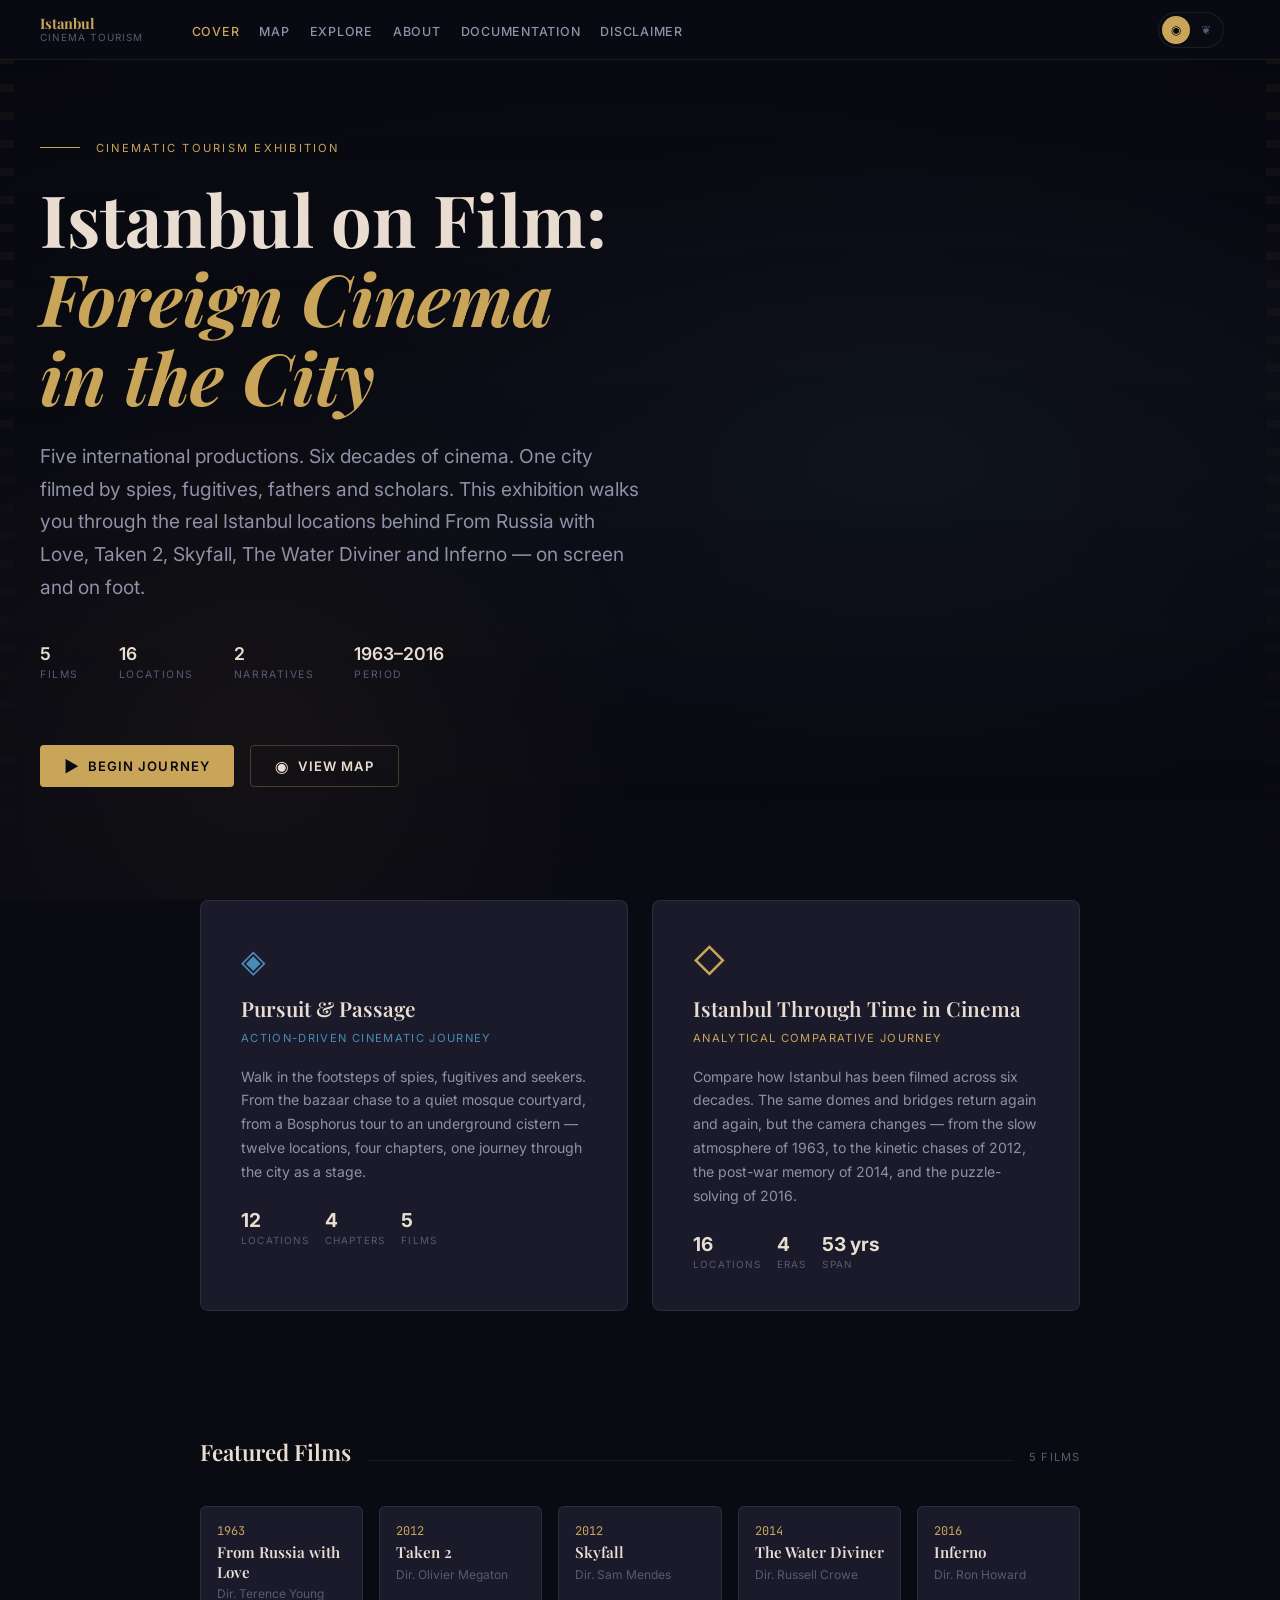
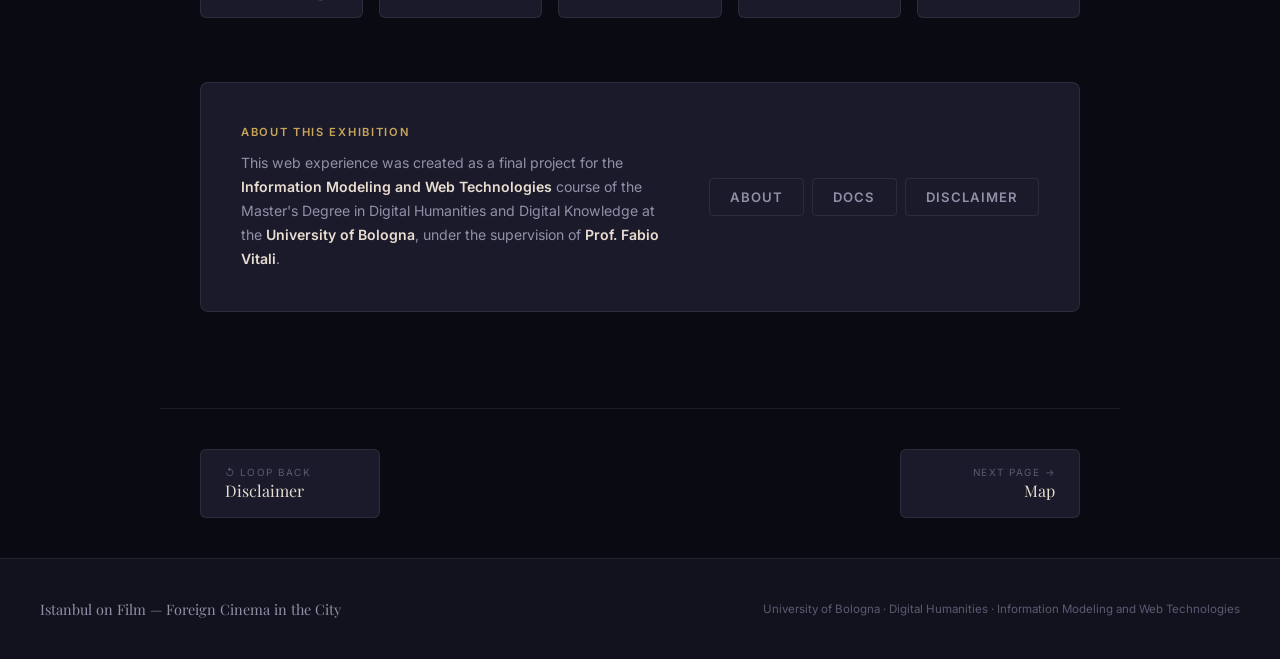
==== commit 34c138ab: "simplify: trim decorative markup, reframe theme, align disclaimer with PDF - Reframe 'Cinematic' the" ====
--- a/index.html
+++ b/index.html
@@ -69,9 +69,6 @@
 </head>
 <body>
 
-  <!-- Film grain overlay -->
-  <div class="grain-overlay" aria-hidden="true"></div>
-
   <!-- ── NAVIGATION ──────────────────────────────────────────────────────── -->
   <div class="main-nav" role="navigation" aria-label="Main navigation">
     <a class="nav-brand" href="index.html" aria-label="Istanbul Cinema Tourism home">
@@ -93,14 +90,10 @@
     </ul>
 
     <div class="theme-switcher" role="group" aria-label="Select visual theme">
-      <button class="theme-btn" data-theme-choice="cinematic" aria-label="Cinematic theme (XXI century screen)" title="Cinematic — XXI c. screen">◉</button>
-      <button class="theme-btn" data-theme-choice="heritage"  aria-label="Heritage theme (XIX century print)"  title="Heritage — XIX c. print">❦</button>
-    </div>
-
-    <div class="nav-narrative-badge" id="navNarrativeBadge" aria-live="polite">
-      <div class="narrative-dot" id="navNarrativeDot"></div>
-      <span class="nav-narrative-name" id="navNarrativeName">Loading…</span>
-    </div>
+      <button class="theme-btn" data-theme-choice="cinematic" aria-label="Mid-Century Cinema theme (Second half of XX Century print)" title="Mid-Century Cinema — Second half of XX Century print">◉</button>
+      <button class="theme-btn" data-theme-choice="heritage"  aria-label="Heritage theme (XIX Century print)"                      title="Heritage — XIX Century print">❦</button>
+    </div>
+
   </div>
 
   <!-- ── HERO / COVER ───────────────────────────────────────────────────── -->
@@ -108,28 +101,27 @@
     <div class="hero" aria-label="Exhibition introduction">
       <div class="hero-bg" aria-hidden="true">
         <div class="hero-bg-gradient"></div>
-        <div class="hero-skyline"></div>
       </div>
 
       <div class="hero-content">
-        <div class="hero-eyebrow animate-fadeInUp">
+        <div class="hero-eyebrow">
           <div class="hero-eyebrow-line"></div>
           <span class="hero-eyebrow-text">Cinematic Tourism Exhibition</span>
         </div>
 
-        <h1 class="hero-title animate-fadeInUp delay-1">
+        <h1 class="hero-title">
           Istanbul on Film:
           <em>Foreign Cinema<br>in the City</em>
         </h1>
 
-        <p class="hero-subtitle animate-fadeInUp delay-2">
+        <p class="hero-subtitle">
           Five international productions. Six decades of cinema. One city filmed by spies,
           fugitives, fathers and scholars. This exhibition walks you through the real Istanbul
           locations behind From Russia with Love, Taken 2, Skyfall, The Water Diviner and
           Inferno — on screen and on foot.
         </p>
 
-        <div class="hero-meta animate-fadeInUp delay-3">
+        <div class="hero-meta">
           <div class="hero-meta-item">
             <span class="hero-meta-value">5</span>
             <span class="hero-meta-label">Films</span>
@@ -148,7 +140,7 @@
           </div>
         </div>
 
-        <div class="hero-actions animate-fadeInUp delay-4">
+        <div class="hero-actions">
           <a href="explore.html" class="btn btn-primary" id="heroExploreBtn">
             <span class="btn-icon">▶</span>
             Begin Journey
@@ -164,7 +156,7 @@
     <!-- ── NARRATIVE SELECTION ────────────────────────────────────────────── -->
     <div class="narrative-cards" aria-label="Choose your narrative">
       <a href="explore.html"
-         class="narrative-card espionage animate-fadeInUp delay-2"
+         class="narrative-card espionage"
          data-narrative="pursuit"
          id="cardEspionage"
          aria-label="Begin Pursuit and Passage narrative">
@@ -193,7 +185,7 @@
       </a>
 
       <a href="explore.html"
-         class="narrative-card timeline animate-fadeInUp delay-3"
+         class="narrative-card timeline"
          data-narrative="timeline"
          id="cardTimeline"
          aria-label="Begin Istanbul Through Time narrative">
@@ -224,7 +216,7 @@
     </div>
 
     <!-- ── FILMS GRID ─────────────────────────────────────────────────────── -->
-    <div class="films-section animate-fadeInUp delay-3" aria-label="Featured films">
+    <div class="films-section" aria-label="Featured films">
       <div class="section-header">
         <h2 class="section-title">Featured Films</h2>
         <div class="section-line" aria-hidden="true"></div>
@@ -283,23 +275,7 @@
   <script>
     document.addEventListener("DOMContentLoaded", () => {
 
-      // ---- 1. Narrative badge in the top nav ----
-      function updateNavBadge() {
-        const id   = App.getNarrative();
-        const dot  = document.getElementById("navNarrativeDot");
-        const name = document.getElementById("navNarrativeName");
-
-        if (id === "pursuit") {
-          dot.classList.remove("timeline");
-          name.textContent = "Pursuit & Passage";
-        } else {
-          dot.classList.add("timeline");
-          name.textContent = "Through Time";
-        }
-      }
-      updateNavBadge();
-
-      // ---- 2. Mobile nav toggle ----
+      // ---- 1. Mobile nav toggle ----
       const navToggle = document.getElementById("navToggle");
       const navLinks  = document.getElementById("navLinks");
       navToggle.addEventListener("click", () => {
@@ -307,7 +283,7 @@
         navToggle.setAttribute("aria-expanded", String(open));
       });
 
-      // ---- 3. Narrative cards: set the narrative then go to explore ----
+      // ---- 2. Narrative cards: set the narrative then go to explore ----
       document.getElementById("cardEspionage").addEventListener("click", (e) => {
         e.preventDefault();
         App.setNarrative("pursuit");
@@ -325,7 +301,7 @@
         window.location.href = "explore.html";
       });
 
-      // ---- 4. Build the films grid from APP_DATA.films ----
+      // ---- 3. Build the films grid from APP_DATA.films ----
       const grid = document.getElementById("filmsGrid");
       APP_DATA.films.forEach(film => {
         const card = document.createElement("div");
@@ -338,7 +314,7 @@
         grid.appendChild(card);
       });
 
-      // ---- 5. Theme switcher buttons ----
+      // ---- 4. Theme switcher buttons ----
       function syncThemeButtons() {
         const active = App.getTheme();
         document.querySelectorAll(".theme-btn").forEach(btn => {
--- a/css/style.css
+++ b/css/style.css
@@ -33,8 +33,8 @@
    ============================================================================ */
 
 /* 1. Imports
-   Cinematic theme uses: Playfair Display + Inter + JetBrains Mono
-   Heritage theme  uses: Cormorant Garamond + EB Garamond + Alegreya Sans SC */
+   Mid-Century Cinema theme uses: Playfair Display + Inter + JetBrains Mono
+   Heritage theme            uses: Cormorant Garamond + EB Garamond + Alegreya Sans SC */
 @import url('https://fonts.googleapis.com/css2?family=Playfair+Display:ital,wght@0,400;0,600;0,700;1,400;1,600&family=Inter:wght@300;400;500;600&family=JetBrains+Mono:wght@400;500&family=Cormorant+Garamond:ital,wght@0,400;0,600;0,700;1,400;1,600&family=EB+Garamond:ital,wght@0,400;0,500;1,400&family=Alegreya+Sans+SC:wght@400;500;700&display=swap');
 
 /* 2. Design tokens — variables for both themes */
@@ -234,28 +234,6 @@
 .nav-link:hover { color: var(--text-primary); background: var(--bg-card); }
 .nav-link.active { color: var(--accent-gold); }
 
-.nav-narrative-badge {
-  margin-left: auto;
-  display: flex;
-  align-items: center;
-  gap: var(--space-sm);
-  font-size: 0.7rem;
-  color: var(--text-muted);
-}
-.narrative-dot {
-  width: 8px; height: 8px;
-  border-radius: 50%;
-  background: var(--accent-gold);
-  transition: background var(--transition-normal);
-}
-.narrative-dot.timeline { background: var(--accent-blue); }
-.nav-narrative-name {
-  font-size: 0.7rem;
-  letter-spacing: 0.08em;
-  text-transform: uppercase;
-  color: var(--text-secondary);
-}
-
 /* Mobile nav toggle */
 .nav-toggle {
   display: none;
@@ -272,16 +250,6 @@
   transition: all var(--transition-fast);
 }
 
-/* 8. Film-grain overlay */
-.grain-overlay {
-  position: fixed;
-  inset: 0;
-  pointer-events: none;
-  z-index: 9999;
-  opacity: 0.025;
-  background-image: url("data:image/svg+xml,%3Csvg viewBox='0 0 256 256' xmlns='http://www.w3.org/2000/svg'%3E%3Cfilter id='noise'%3E%3CfeTurbulence type='fractalNoise' baseFrequency='0.9' numOctaves='4' stitchTiles='stitch'/%3E%3C/filter%3E%3Crect width='100%25' height='100%25' filter='url(%23noise)'/%3E%3C/svg%3E");
-}
-
 /* 10. Hero / cover page */
 .hero {
   position: relative;
@@ -308,25 +276,6 @@
     radial-gradient(ellipse 80% 60% at 70% 50%, rgba(74,139,181,0.08) 0%, transparent 60%),
     radial-gradient(ellipse 60% 80% at 20% 80%, rgba(201,165,90,0.06) 0%, transparent 50%),
     linear-gradient(180deg, rgba(10,10,18,0.3) 0%, rgba(10,10,18,0.7) 60%, var(--bg-primary) 100%);
-}
-
-/* Animated silhouette of Istanbul skyline (CSS art) */
-.hero-skyline {
-  position: absolute;
-  bottom: 0; left: 0; right: 0;
-  height: 35vh;
-  background:
-    /* Minarets and domes - simplified CSS cityscape */
-    radial-gradient(ellipse 3% 12% at 25% 100%, var(--bg-secondary) 100%, transparent 100%),
-    radial-gradient(ellipse 5% 15% at 30% 100%, var(--bg-secondary) 100%, transparent 100%),
-    radial-gradient(ellipse 8% 20% at 38% 100%, rgba(26,26,42,0.9) 100%, transparent 100%),
-    radial-gradient(ellipse 3% 12% at 45% 100%, var(--bg-secondary) 100%, transparent 100%),
-    radial-gradient(ellipse 12% 25% at 55% 100%, rgba(26,26,42,0.8) 100%, transparent 100%),
-    radial-gradient(ellipse 3% 8% at 63% 100%, var(--bg-secondary) 100%, transparent 100%),
-    radial-gradient(ellipse 6% 18% at 70% 100%, rgba(26,26,42,0.9) 100%, transparent 100%),
-    radial-gradient(ellipse 3% 10% at 78% 100%, var(--bg-secondary) 100%, transparent 100%),
-    linear-gradient(0deg, var(--bg-primary) 15%, transparent 100%);
-  opacity: 0.6;
 }
 
 .hero-content {
@@ -1552,19 +1501,6 @@
 .footer-brand { font-family: var(--font-serif); font-size: 0.9rem; color: var(--text-secondary); }
 .footer-meta { font-size: 0.72rem; color: var(--text-muted); }
 
-/* 19. Animations */
-@keyframes fadeInUp {
-  from { opacity: 0; transform: translateY(20px); }
-  to   { opacity: 1; transform: translateY(0); }
-}
-
-.animate-fadeInUp { animation: fadeInUp 0.6s ease both; }
-
-.delay-1 { animation-delay: 0.1s; }
-.delay-2 { animation-delay: 0.2s; }
-.delay-3 { animation-delay: 0.3s; }
-.delay-4 { animation-delay: 0.4s; }
-
 /* 20. Responsive breakpoints */
 @media (max-width: 900px) {
   :root { --sidebar-width: 240px; }
@@ -1620,7 +1556,7 @@
 
 /* 21. Print */
 @media print {
-  .main-nav, .grain-overlay, .explore-controls, .narrative-toggle-bar { display: none; }
+  .main-nav, .explore-controls, .narrative-toggle-bar { display: none; }
   body { background: white; color: black; }
 }
 
@@ -2114,12 +2050,6 @@
     ) center / 100% 100%;
 }
 
-/* Grain overlay off — clean paper texture instead */
-[data-theme="heritage"] .grain-overlay {
-  opacity: 0.04;
-  filter: invert(1) sepia(0.3);
-}
-
 /* Headings: lighter weight, italic emphasis on h1 */
 [data-theme="heritage"] h1, [data-theme="heritage"] h2, [data-theme="heritage"] h3, [data-theme="heritage"] h4 {
   font-weight: 500;
@@ -2176,7 +2106,7 @@
 }
 [data-theme="heritage"] .btn-secondary:hover { background: var(--accent-red); color: var(--bg-primary); }
 
-/* Hero: CENTERED layout (vs. left-aligned in Cinematic). Ornamental rule instead of skyline. */
+/* Hero: CENTERED layout (vs. left-aligned in Mid-Century Cinema). Ornamental rule instead of cinematic asymmetry. */
 [data-theme="heritage"] .hero {
   align-items: center;
   text-align: center;
@@ -2185,7 +2115,6 @@
 [data-theme="heritage"] .hero-eyebrow { justify-content: center; }
 [data-theme="heritage"] .hero-eyebrow-line { background: var(--accent-red); }
 [data-theme="heritage"] .hero-eyebrow-text { color: var(--accent-red); font-family: var(--font-sans); }
-[data-theme="heritage"] .hero-skyline { display: none; }
 [data-theme="heritage"] .hero-bg-gradient {
   background:
     radial-gradient(ellipse 80% 50% at 50% 40%, rgba(138,90,46,0.08) 0%, transparent 70%),
